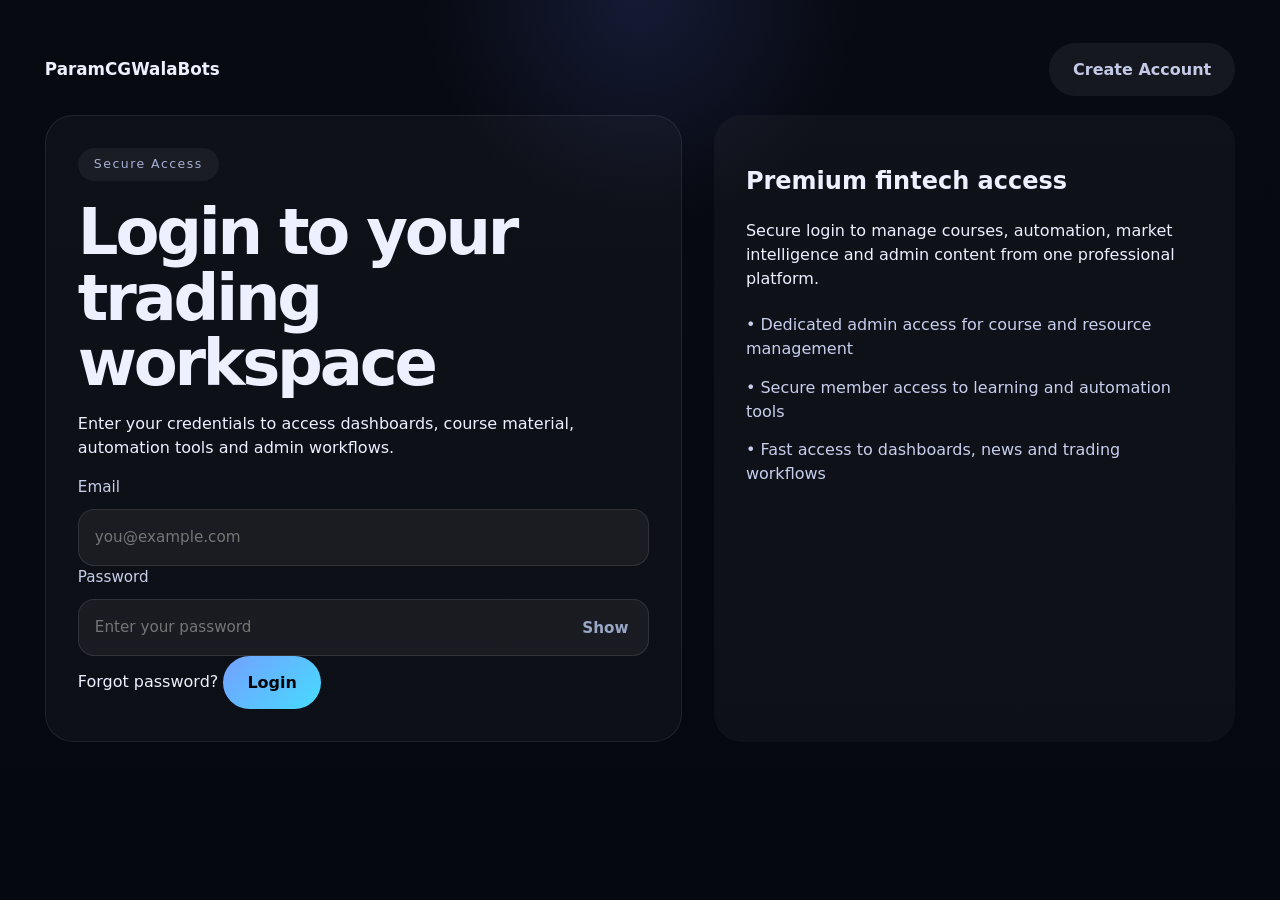
==== admin.html @ cef35fbd "Initial premium fintech website" ====
<!DOCTYPE html>
<html lang="en">
<head>
  <meta charset="UTF-8" />
  <meta name="viewport" content="width=device-width, initial-scale=1.0" />
  <title>Admin Dashboard | ParamCGWalaBots</title>
  <meta name="description" content="Admin dashboard for ParamCGWalaBots to manage courses, resources, bots, AI services, news, and homepage content." />
  <meta property="og:title" content="Admin Dashboard | ParamCGWalaBots" />
  <meta property="og:description" content="Admin dashboard for ParamCGWalaBots to manage courses, resources, bots, AI services, news, and homepage content." />
  <link rel="stylesheet" href="styles.css" />
</head>
<body>
  <div class="dashboard-shell">
    <aside class="dashboard-sidebar">
      <div class="brand">
        <div class="brand-mark">P</div>
        <div>
          <strong>ParamCGWalaBots</strong>
          <span>Admin panel</span>
        </div>
      </div>
      <nav class="dashboard-nav">
        <a href="index.html">Home</a>
        <a class="active" href="admin.html">Dashboard</a>
        <a href="#homepage">Homepage</a>
        <a href="#courses">Courses</a>
        <a href="#resources">Resources</a>
        <a href="#ai-services">AI Services</a>
        <a href="#bots">Trading Bots</a>
        <a href="#news">News</a>
        <a href="#pdfs">PDFs & Media</a>
        <a href="#footer">Footer</a>
      </nav>
      <div class="sidebar-footer">
        <button id="logout-button" class="button button-soft">Logout</button>
      </div>
    </aside>
    <main class="dashboard-main">
      <header class="dashboard-header">
        <div>
          <p class="eyebrow">Admin Dashboard</p>
          <h1>Manage platform content and operational assets</h1>
        </div>
      </header>

      <section class="dashboard-cards" id="analytics">
        <article class="metric-card">
          <span>Total Members</span>
          <strong id="metric-members">1,280</strong>
          <p>Active users enrolled in courses and automation services.</p>
        </article>
        <article class="metric-card">
          <span>Monthly Revenue</span>
          <strong id="metric-revenue">$42,900</strong>
          <p>Subscription and consulting revenue tracked in the platform.</p>
        </article>
        <article class="metric-card">
          <span>Active Bots</span>
          <strong id="metric-bots">18</strong>
          <p>Deployed trading bots executing live strategies across assets.</p>
        </article>
        <article class="metric-card">
          <span>News Alerts</span>
          <strong id="metric-news">32</strong>
          <p>Real-time market events and intelligence updates published today.</p>
        </article>
      </section>

      <section class="dashboard-block" id="manage-content">
        <div class="section-panel inline-panel">
          <div>
            <p class="eyebrow">Manage Content</p>
            <h2>Publish courses, PDFs, articles, news, resources, bots and AI automation assets</h2>
            <p class="dashboard-intro">Add content once and it will persist in localStorage and appear on public pages after refresh.</p>
          </div>
          <button id="open-content-modal" type="button" class="button button-primary">ADD NEW CONTENT</button>
        </div>
        <div class="table-card">
          <table>
            <thead>
              <tr><th>Title</th><th>Category</th><th>Media</th><th>Actions</th></tr>
            </thead>
            <tbody id="content-item-list"></tbody>
          </table>
        </div>
      </section>

      <section class="dashboard-block" id="homepage">
        <div class="section-panel inline-panel">
          <div>
            <p class="eyebrow">Homepage Content</p>
            <h2>Update headline, CTAs and homepage messaging</h2>
          </div>
          <button id="save-homepage" type="button" class="button button-primary">Save Homepage</button>
        </div>
        <div class="content-grid">
          <div class="admin-card">
            <h3>Hero Content</h3>
            <label>Headline<input id="homepage-headline" type="text" /></label>
            <label>Subheadline<textarea id="homepage-subheadline" rows="4"></textarea></label>
            <label>Primary CTA<input id="homepage-cta-primary" type="text" /></label>
            <label>Secondary CTA<input id="homepage-cta-secondary" type="text" /></label>
          </div>
          <div class="admin-card">
            <h3>Contact Content</h3>
            <label>Email<input id="footer-email" type="email" /></label>
            <label>Phone<input id="footer-phone" type="text" /></label>
            <label>Address<textarea id="footer-address" rows="3"></textarea></label>
          </div>
        </div>
      </section>

      <section class="dashboard-block" id="courses">
        <div class="section-panel inline-panel">
          <div>
            <p class="eyebrow">Course Management</p>
            <h2>Add, edit and delete course content</h2>
          </div>
          <button id="add-course-button" type="button" class="button button-soft">New Course</button>
        </div>
        <div class="table-card">
          <table>
            <thead>
              <tr><th>Course</th><th>Description</th><th>Actions</th></tr>
            </thead>
            <tbody id="course-list"></tbody>
          </table>
        </div>
      </section>

      <section class="dashboard-block" id="resources">
        <div class="section-panel inline-panel">
          <div>
            <p class="eyebrow">Resource Management</p>
            <h2>Manage links, library items and external tools</h2>
          </div>
          <button id="add-resource-button" type="button" class="button button-primary">New Resource</button>
        </div>
        <div class="table-card">
          <table>
            <thead>
              <tr><th>Resource</th><th>URL</th><th>Actions</th></tr>
            </thead>
            <tbody id="resource-list"></tbody>
          </table>
        </div>
      </section>

      <section class="dashboard-block" id="ai-services">
        <div class="section-panel inline-panel">
          <div>
            <p class="eyebrow">AI Services</p>
            <h2>Manage the automation services in the platform</h2>
          </div>
          <button id="add-ai-service-button" type="button" class="button button-soft">New AI Service</button>
        </div>
        <div class="table-card">
          <table>
            <thead>
              <tr><th>Service</th><th>Description</th><th>Actions</th></tr>
            </thead>
            <tbody id="ai-service-list"></tbody>
          </table>
        </div>
      </section>

      <section class="dashboard-block" id="bots">
        <div class="section-panel inline-panel">
          <div>
            <p class="eyebrow">Trading Bots</p>
            <h2>Manage bot offerings and strategy descriptions</h2>
          </div>
          <button id="add-bot-button" type="button" class="button button-primary">New Bot</button>
        </div>
        <div class="table-card">
          <table>
            <thead>
              <tr><th>Bot</th><th>Strategy</th><th>Actions</th></tr>
            </thead>
            <tbody id="bot-list"></tbody>
          </table>
        </div>
      </section>

      <section class="dashboard-block" id="news">
        <div class="section-panel inline-panel">
          <div>
            <p class="eyebrow">News Management</p>
            <h2>Publish and update market intelligence links</h2>
          </div>
          <button id="add-news-button" type="button" class="button button-soft">New News Item</button>
        </div>
        <div class="table-card">
          <table>
            <thead>
              <tr><th>Headline</th><th>URL</th><th>Actions</th></tr>
            </thead>
            <tbody id="news-list"></tbody>
          </table>
        </div>
      </section>

      <section class="dashboard-block" id="pdfs">
        <div class="section-panel inline-panel">
          <div>
            <p class="eyebrow">PDFs & Media</p>
            <h2>Add downloadable reports and media assets</h2>
          </div>
          <button id="add-media-button" type="button" class="button button-primary">New Media Asset</button>
        </div>
        <div class="table-card">
          <table>
            <thead>
              <tr><th>Title</th><th>Link</th><th>Actions</th></tr>
            </thead>
            <tbody id="media-list"></tbody>
          </table>
        </div>
      </section>
    </main>
  </div>
  <div id="content-modal" class="modal hidden" aria-hidden="true">
    <div class="modal-panel">
      <div class="modal-header">
        <div>
          <p class="eyebrow">Content Editor</p>
          <h2 id="content-modal-title">Add New Content</h2>
        </div>
        <button id="close-content-modal" class="button button-soft" type="button">Close</button>
      </div>
      <form id="content-form" class="modal-grid">
        <div class="modal-row full">
          <label>Title<input id="content-title" type="text" required placeholder="Enter a title" /></label>
        </div>
        <div class="modal-row full">
          <label>Description<textarea id="content-description" rows="4" placeholder="Add a description"></textarea></label>
        </div>
        <div class="modal-row">
          <label>Category<select id="content-category" required>
              <option value="">Select category</option>
              <option value="Course">Course</option>
              <option value="PDF">PDF</option>
              <option value="Article">Article</option>
              <option value="News">News</option>
              <option value="Resource Link">Resource Link</option>
              <option value="Trading Bot">Trading Bot</option>
              <option value="AI Automation Resource">AI Automation Resource</option>
            </select></label>
        </div>
        <div class="modal-row">
          <label>Image URL<input id="content-image" type="url" placeholder="https://example.com/image.jpg" /></label>
        </div>
        <div class="modal-row">
          <label>PDF URL<input id="content-pdf" type="url" placeholder="https://example.com/file.pdf" /></label>
        </div>
        <div class="modal-row full">
          <label>External Link<input id="content-link" type="url" placeholder="https://example.com" /></label>
        </div>
        <p class="editor-help full">Use image URL for card visuals, PDF URL for downloads and External Link for content navigation.</p>
        <div class="modal-footer full">
          <button id="cancel-content" type="button" class="button button-soft">Cancel</button>
          <button type="submit" class="button button-primary">Save Content</button>
        </div>
      </form>
    </div>
  </div>
  <script src="app.js" defer></script>
</body>
</html>
---- styles.css ----
/* Premium dark fintech UI */
:root {
  color-scheme: dark;
  font-family: Inter, ui-sans-serif, system-ui, -apple-system, BlinkMacSystemFont, 'Segoe UI', sans-serif;
  font-size: 16px;
  line-height: 1.5;
  color: #edf0ff;
  background: #06080f;
}
* {
  box-sizing: border-box;
}
html {
  scroll-behavior: smooth;
}
body {
  margin: 0;
  min-height: 100vh;
  background: radial-gradient(circle at top, rgba(102, 120, 255, 0.15), transparent 20%), linear-gradient(180deg, #070a11 0%, #06080f 100%);
}
a {
  color: inherit;
  text-decoration: none;
}
button, input, textarea {
  font: inherit;
}
button { cursor: pointer; }
.site-shell, .auth-shell, .dashboard-shell { max-width: 1440px; margin: 0 auto; }
.topbar {
  display: flex;
  justify-content: space-between;
  align-items: center;
  gap: 1rem;
  padding: 1.4rem 1.8rem;
}
.brand {
  display: flex;
  align-items: center;
  gap: 1rem;
}
.brand-mark {
  width: 50px; height: 50px;
  border-radius: 18px;
  display: grid; place-items: center;
  background: linear-gradient(135deg, #6b79ff 0%, #3ed9ff 100%);
  color: #fff; font-weight: 800;
}
.brand strong { font-size: 1rem; }
.brand span { color: #a5adc6; font-size: 0.9rem; }
.nav-links {
  display: flex;
  flex-wrap: wrap;
  gap: 1rem;
  align-items: center;
}
.nav-links a { color: #d8dff8; transition: color 0.2s ease; }
.nav-links a:hover, .nav-links a.active { color: #fff; }
.button {
  border: none;
  border-radius: 999px;
  padding: 0.9rem 1.5rem;
  font-weight: 700;
  transition: transform 0.2s ease, background 0.2s ease;
}
.button:hover { transform: translateY(-2px); }
.button-primary { background: linear-gradient(135deg,#74a0ff,#47dbff); color: #050607; }
.button-outline { background: rgba(255,255,255,0.05); border: 1px solid rgba(255,255,255,0.12); color: #e8edf8; }
.button-soft { background: rgba(255,255,255,0.06); color: #c3c9e6; }
.hero {
  display: grid;
  grid-template-columns: 1.2fr 0.8fr;
  gap: 2rem;
  align-items: start;
  padding: 2.5rem 1.8rem 1rem;
}
.hero-copy { max-width: 680px; }
.eyebrow {
  display: inline-flex;
  padding: 0.45rem 1rem;
  border-radius: 999px;
  background: rgba(255,255,255,0.05);
  color: #a8b0d4;
  letter-spacing: 0.12em;
  font-size: 0.78rem;
}
.hero h1, .section-heading h2, .auth-card h1, .dashboard-header h1 { margin: 1.2rem 0 1rem; font-size: clamp(2.5rem, 5vw, 4rem); line-height: 1.02; letter-spacing: -0.05em; }
.hero-text, .section-heading p, .feature-card p, .service-card p, .bot-card p, .dashboard-card p, .testimonial-card p, .faq-card p, .footer-meta p { color: #b5bacf; }
.hero-actions { display: flex; flex-wrap: wrap; gap: 1rem; margin: 1.6rem 0 1.2rem; }
.hero-links { display: flex; flex-wrap: wrap; gap: 0.9rem; }
.hero-links a { color: #b0b8e5; }
.hero-panel {
  padding: 1.8rem;
  border-radius: 28px;
  background: rgba(11, 15, 24, 0.9);
  border: 1px solid rgba(255,255,255,0.06);
  backdrop-filter: blur(18px);
}
.panel-head { display: flex; justify-content: space-between; gap: 1rem; align-items: center; }
.panel-label { color: #8b92b5; font-size: 0.88rem; }
.status-pill { background: rgba(83, 183, 255, 0.14); color: #bcd9ff; padding: 0.5rem 0.9rem; border-radius: 999px; font-size: 0.85rem; }
.ticker-grid { display: grid; gap: 0.85rem; margin: 1.4rem 0; }
.ticker-item { display: grid; grid-template-columns: minmax(0,1fr) minmax(0,1fr); align-items: center; gap: 0.5rem; padding: 1rem 1.1rem; border-radius: 18px; background: rgba(255,255,255,0.04); }
.ticker-item span, .ticker-item strong { display: block; }
.positive { color: #6ff5ad; }
.negative { color: #ff8282; }
.market-panel { padding: 1rem 0.5rem; border-top: 1px solid rgba(255,255,255,0.07); }
.metric-row { display: grid; gap: 0.7rem; margin: 0.9rem 0; }
.metric-row span { display: block; color: #9da3c2; }
.metric-row strong { display: block; }
.section-panel { padding: 2.5rem 1.8rem; }
.section-alt { background: rgba(255,255,255,0.03); border-radius: 28px; }
.section-heading { display: flex; flex-direction: column; gap: 0.8rem; margin-bottom: 1.6rem; }
.section-heading h2 { font-size: clamp(2rem, 3vw, 3rem); max-width: 760px; }
.service-grid, .feature-grid, .bot-grid, .testimonial-grid, .faq-grid, .resource-grid, .outcome-grid { display: grid; gap: 1.2rem; grid-template-columns: repeat(auto-fit, minmax(240px, 1fr)); }
.service-card, .feature-card, .bot-card, .testimonial-card, .faq-card, .resource-card, .outcome-card { padding: 1.8rem; border-radius: 26px; background: rgba(255,255,255,0.04); border: 1px solid rgba(255,255,255,0.06); transition: transform 0.25s ease, border-color 0.25s ease; }
.service-card:hover, .feature-card:hover, .bot-card:hover, .testimonial-card:hover, .faq-card:hover, .resource-card:hover, .outcome-card:hover { transform: translateY(-3px); border-color: rgba(84, 194, 255, 0.2); }
.bot-card, .outcome-card { min-height: 220px; }
.testimonial-card p { margin-bottom: 1.25rem; font-size: 0.98rem; line-height: 1.75; }
.testimonial-card strong { color: #fff; font-size: 0.95rem; }
.faq-card h3 { margin-bottom: 0.9rem; }
.contact-section .contact-grid, .contact-panel .contact-grid { display: grid; grid-template-columns: 1.05fr 0.95fr; gap: 1.4rem; }
.contact-details, .contact-form-card, .contact-map { padding: 1.8rem; border-radius: 28px; background: rgba(255,255,255,0.04); border: 1px solid rgba(255,255,255,0.06); }
.contact-meta { display: grid; gap: 0.9rem; margin: 1.4rem 0; }
.contact-meta div { display: grid; gap: 0.25rem; }
.contact-meta strong { color: #8fa0cc; font-size: 0.85rem; }
.contact-meta a, .contact-meta span { color: #d5dbf0; }
.contact-actions { display: flex; flex-wrap: wrap; gap: 1rem; margin-top: 1rem; }
.map-card iframe, .map-frame iframe { width: 100%; min-height: 280px; border: 0; border-radius: 22px; }
.form-grid { display: grid; gap: 1rem; grid-template-columns: repeat(2, minmax(0, 1fr)); }
label { display: grid; gap: 0.65rem; color: #c7cfe8; font-size: 0.95rem; }
input, textarea { width: 100%; border-radius: 16px; border: 1px solid rgba(255,255,255,0.1); background: rgba(255,255,255,0.05); color: #f3f7ff; padding: 1rem; outline: none; }
input:focus, textarea:focus { border-color: rgba(100, 150, 255, 0.8); box-shadow: 0 0 0 4px rgba(74, 139, 255, 0.12); }
.full-width { grid-column: 1 / -1; }
.site-footer { padding: 2rem 1.8rem 3rem; border-top: 1px solid rgba(255,255,255,0.08); }
.footer-actions { display: flex; justify-content: space-between; gap: 1rem; flex-wrap: wrap; }
.footer-links { display: flex; flex-wrap: wrap; gap: 1rem; align-items: center; }
.footer-meta { margin-top: 1.3rem; color: #9299b8; font-size: 0.95rem; }
..footer-links a { color: #cdd2ec; }
.social-icons { display: flex; flex-wrap: wrap; gap: 0.75rem; margin-top: 1rem; }
.social-icons a { display: inline-flex; align-items: center; justify-content: center; width: 44px; height: 44px; border-radius: 50%; background: rgba(255,255,255,0.08); color: #fff; font-size: 0.95rem; border: 1px solid rgba(255,255,255,0.12); transition: transform 0.2s ease, background 0.2s ease; }
.social-icons a:hover { background: rgba(71, 125, 255, 0.16); transform: translateY(-2px); }
.premium-cta { padding: 2.5rem 1.8rem; margin: 1rem 0; border-radius: 28px; background: linear-gradient(180deg, rgba(44, 61, 90, 0.95), rgba(10, 14, 24, 0.95)); border: 1px solid rgba(255,255,255,0.08); }
.premium-cta .cta-card { display: grid; gap: 1rem; align-items: start; }
.premium-cta .button-group { display: flex; flex-wrap: wrap; gap: 1rem; margin-top: 0.8rem; }
.community-section { padding: 2.5rem 1.8rem; }
.community-grid { display: grid; gap: 1.2rem; grid-template-columns: repeat(auto-fit, minmax(240px, 1fr)); }
.community-card { padding: 1.8rem; border-radius: 24px; background: rgba(255,255,255,0.04); border: 1px solid rgba(255,255,255,0.06); }
.compact-footer .footer-actions { gap: 0.8rem; padding-bottom: 1rem; }
.float-contact { position: fixed; right: 1rem; bottom: 1rem; display: grid; gap: 0.7rem; z-index: 30; }
.float-contact a { display: inline-flex; align-items: center; justify-content: center; min-width: 120px; padding: 0.85rem 1rem; border-radius: 999px; background: rgba(8,11,18,0.95); border: 1px solid rgba(255,255,255,0.08); color: #e1e6ff; }
.auth-shell { min-height: 100vh; display: flex; flex-direction: column; padding: 1.5rem 1rem 3rem; }
.auth-header, .dashboard-header { display: flex; justify-content: space-between; align-items: center; padding: 1.2rem 1.8rem; }
.auth-header .brand-inline, .brand-inline { font-weight: 800; font-size: 1.05rem; }
.auth-panel { display: grid; grid-template-columns: 1.1fr 0.9fr; gap: 2rem; padding: 0 1.8rem 3rem; }
.auth-card, .auth-info, .dashboard-sidebar, .dashboard-main, .section-panel { background: rgba(255,255,255,0.03); }
.auth-card { padding: 2rem; border-radius: 28px; border: 1px solid rgba(255,255,255,0.08); }
.auth-info { padding: 2rem; border-radius: 28px; }
.auth-info h2 { margin-top: 1rem; }
.auth-feature-list { display: grid; gap: 0.9rem; margin-top: 1.4rem; color: #c7cfed; }
.password-input { position: relative; }
.toggle-password { position: absolute; top: 50%; right: 0.9rem; transform: translateY(-50%); background: transparent; border: none; color: #99a6c6; font-weight: 700; }
.dashboard-shell { display: grid; grid-template-columns: 280px 1fr; min-height: 100vh; }
.dashboard-sidebar { padding: 2rem 1.4rem; border-right: 1px solid rgba(255,255,255,0.08); }
.dashboard-nav { display: grid; gap: 0.8rem; margin-top: 2rem; }
.dashboard-nav a { display: block; padding: 1rem 1.1rem; border-radius: 16px; color: #c5c9e2; transition: 0.2s ease; }
.dashboard-nav a:hover, .dashboard-nav a.active { background: rgba(74, 139, 255, 0.12); color: #fff; transform: translateX(2px); }
.sidebar-footer { margin-top: auto; }
.dashboard-main { padding: 2rem 2.2rem; }
.dashboard-cards { display: grid; gap: 1rem; grid-template-columns: repeat(auto-fit, minmax(220px, 1fr)); }
.metric-card { padding: 1.6rem; border-radius: 24px; border: 1px solid rgba(255,255,255,0.08); }
.metric-card span, .metric-card p { color: #a7aecd; }
.metric-card strong { display: block; margin: 0.9rem 0; font-size: 2rem; }
.dashboard-block { margin-top: 2rem; }
.inline-panel { display: flex; justify-content: space-between; align-items: center; gap: 1rem; margin-bottom: 1rem; }
.table-card { overflow-x: auto; border-radius: 24px; border: 1px solid rgba(255,255,255,0.08); }
table { width: 100%; border-collapse: collapse; }
th, td { padding: 1rem 1.2rem; text-align: left; }
thead th { color: #b4bad0; border-bottom: 1px solid rgba(255,255,255,0.08); }
tbody tr:hover { background: rgba(255,255,255,0.04); }
.admin-card { border-radius: 24px; padding: 1.6rem; }
.modal {
  position: fixed;
  inset: 0;
  display: flex;
  align-items: center;
  justify-content: center;
  padding: 1.25rem;
  background: rgba(3, 7, 18, 0.88);
  z-index: 50;
}
.hidden {
  display: none !important;
}
.modal.hidden {
  display: none;
}
.modal-panel {
  width: min(100%, 960px);
  max-height: min(100%, 900px);
  overflow: auto;
  border-radius: 28px;
  padding: 1.75rem;
  background: rgba(8, 12, 22, 0.98);
  border: 1px solid rgba(255, 255, 255, 0.08);
  box-shadow: 0 32px 80px rgba(0, 0, 0, 0.35);
}
.modal-header {
  display: flex;
  justify-content: space-between;
  align-items: flex-start;
  gap: 1rem;
  margin-bottom: 1.25rem;
}
.modal-header h2 {
  margin: 0;
  font-size: 1.5rem;
}
.modal-grid {
  display: grid;
  gap: 1rem;
  grid-template-columns: repeat(2, minmax(0, 1fr));
}
.modal-row {
  display: grid;
  gap: 0.55rem;
}
.modal-row.full {
  grid-column: 1 / -1;
}
.modal-row label {
  display: grid;
  gap: 0.5rem;
  color: #c7cfe8;
  font-size: 0.95rem;
}
.modal-row input,
.modal-row textarea,
.modal-row select {
  width: 100%;
  border-radius: 16px;
  border: 1px solid rgba(255,255,255,0.1);
  background: rgba(255,255,255,0.05);
  color: #f3f7ff;
  padding: 0.95rem 1rem;
}
.modal-footer {
  display: flex;
  justify-content: flex-end;
  gap: 1rem;
  margin-top: 1.25rem;
  flex-wrap: wrap;
}
.editor-help {
  color: #b5bacf;
  margin-top: 0.75rem;
}
.dashboard-intro {
  color: #b2baea;
  max-width: 760px;
  margin-top: 0.6rem;
}
textarea { resize: vertical; }
@media (max-width: 1100px) {
  .hero, .contact-panel .contact-grid, .dashboard-shell, .auth-panel, .dashboard-grid { grid-template-columns: 1fr; }
  .dashboard-sidebar { position: relative; min-height: auto; border-right: none; }
}
@media (max-width: 860px) {
  .topbar, .auth-header, .dashboard-header, .site-shell, .auth-panel, .dashboard-main { padding-left: 1rem; padding-right: 1rem; }
  .hero h1 { font-size: 2.7rem; }
  .hero-panel, .auth-card, .auth-info, .dashboard-main { padding: 1.4rem; }
  .hero-actions, .hero-links { flex-direction: column; }
  .nav-links { justify-content: flex-start; }
}
@media (max-width: 620px) {
  .topbar, .auth-header, .dashboard-header { flex-direction: column; align-items: stretch; }
  .nav-links, .footer-actions, .form-grid { grid-template-columns: 1fr; }
  .button, .toggle-password, .float-contact a { width: 100%; }
  .float-contact { left: 0.75rem; right: 0.75rem; }
  .map-card iframe { min-height: 240px; }
  .footer-links { justify-content: flex-start; }
}
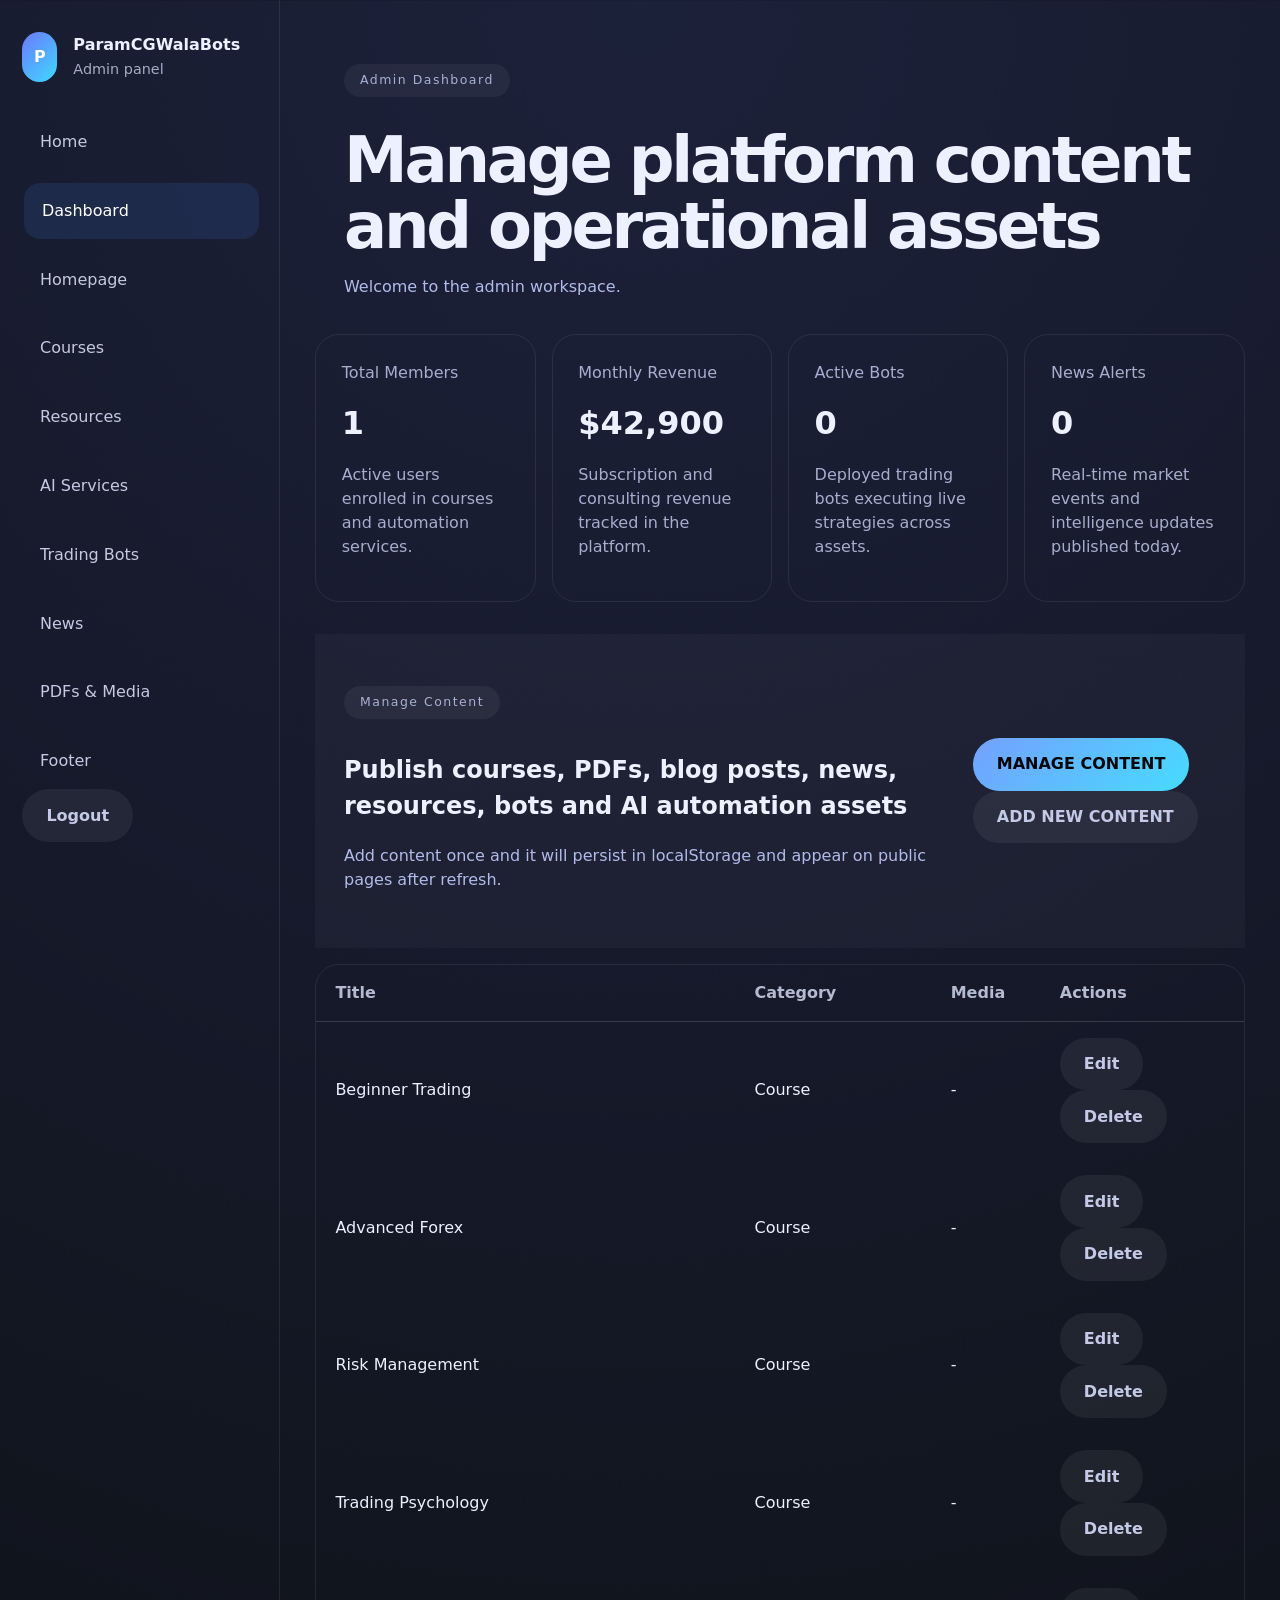
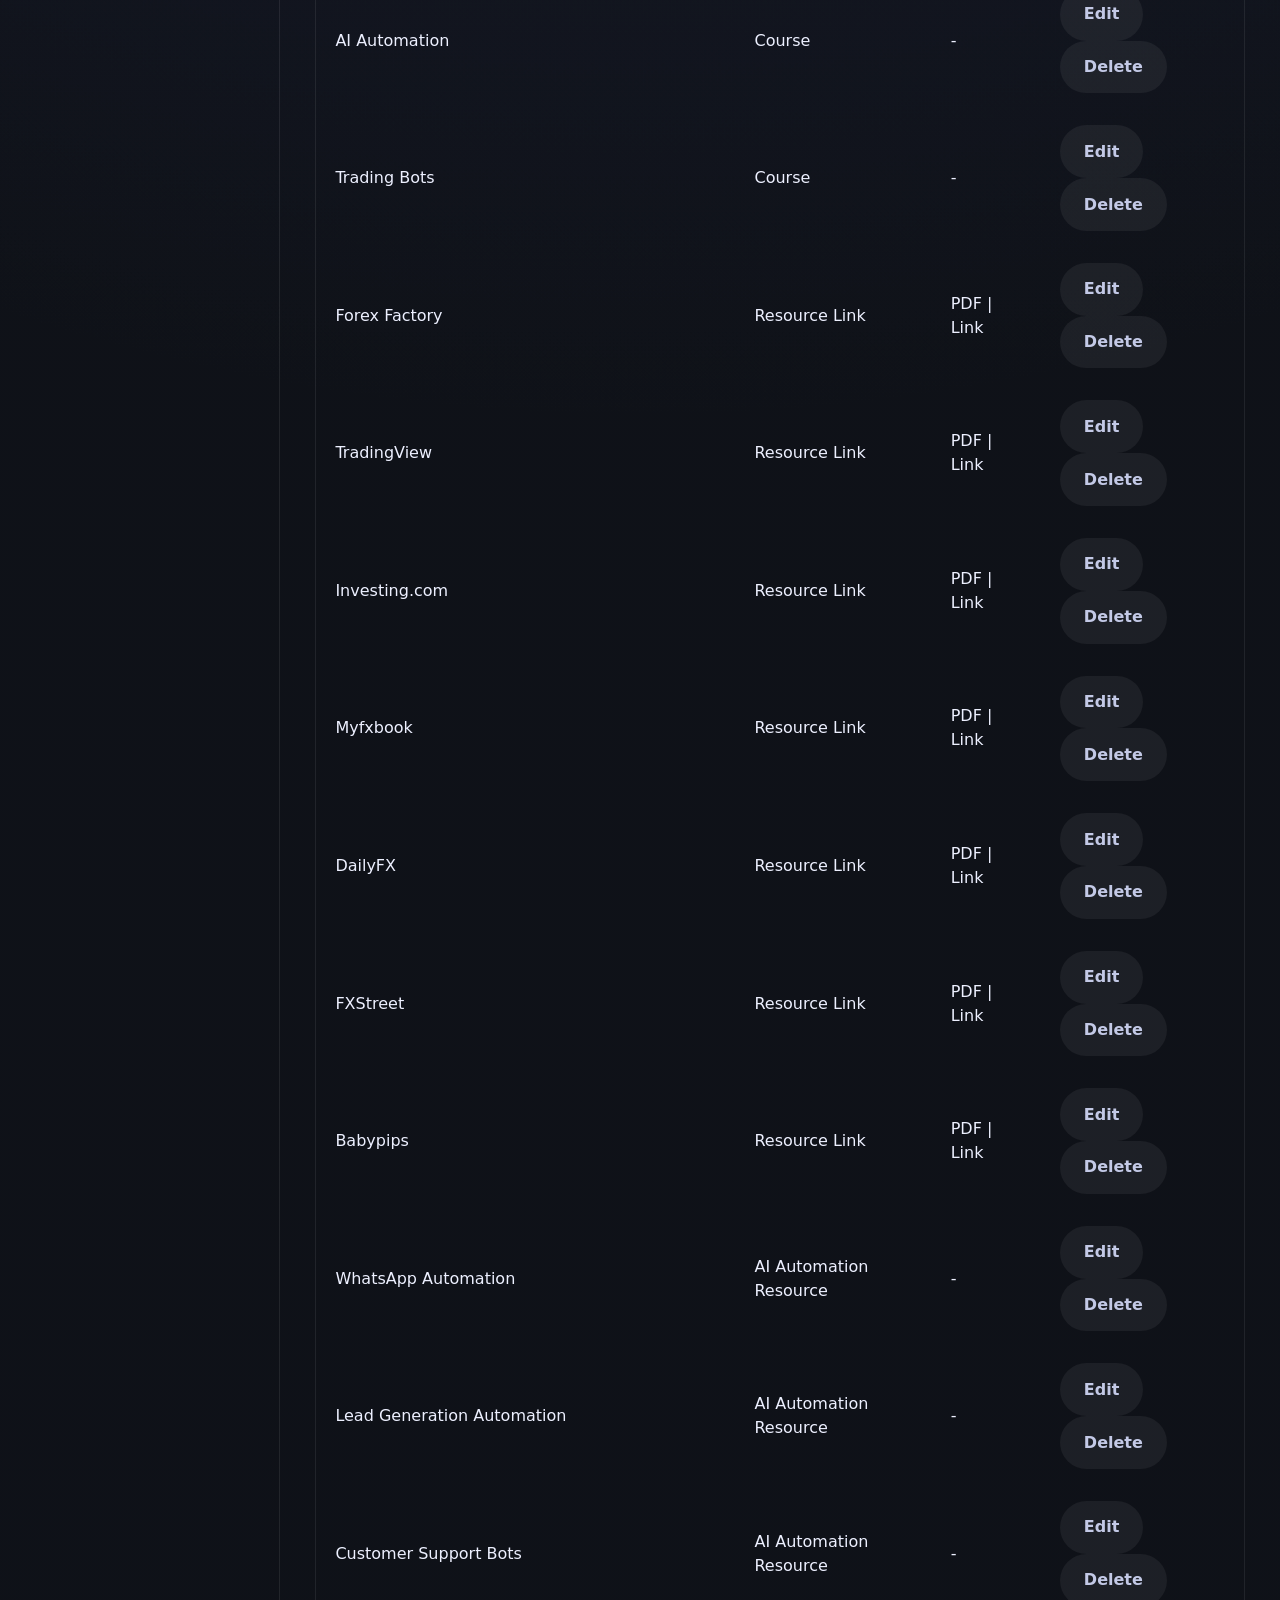
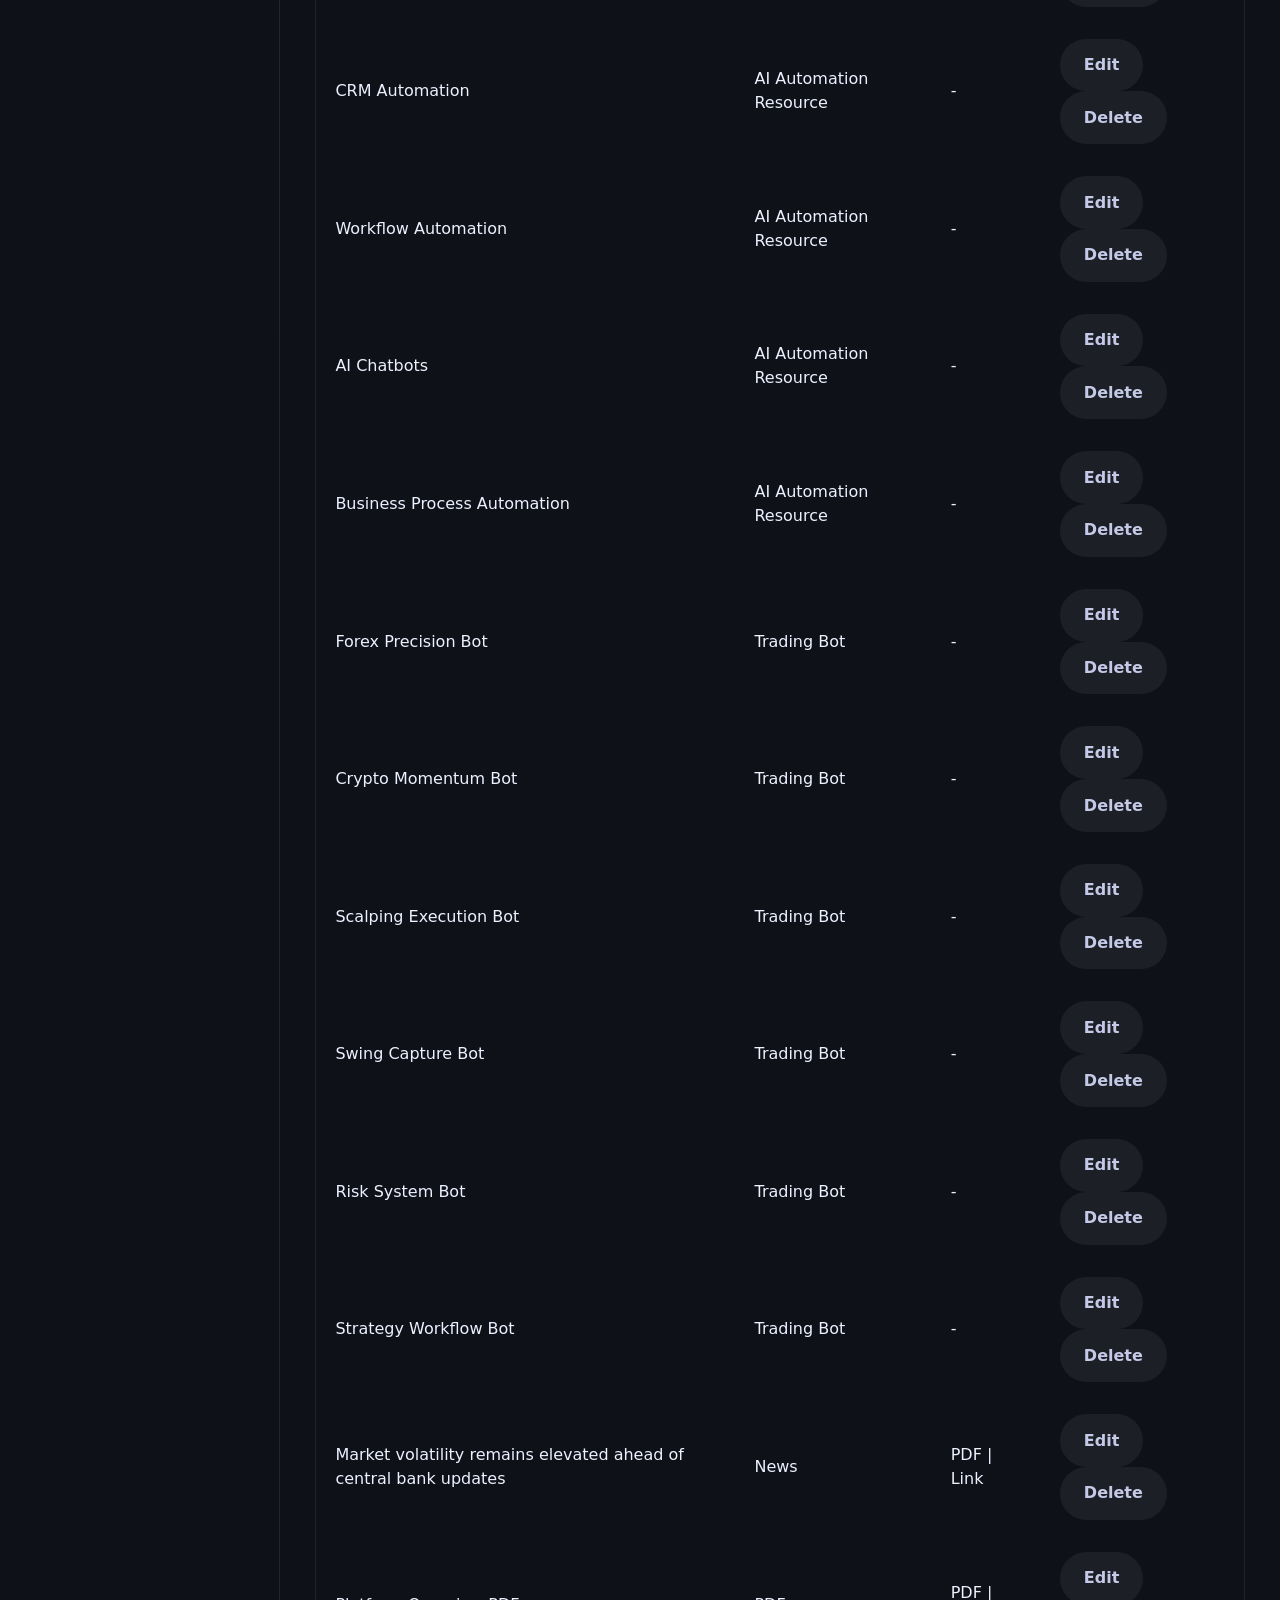
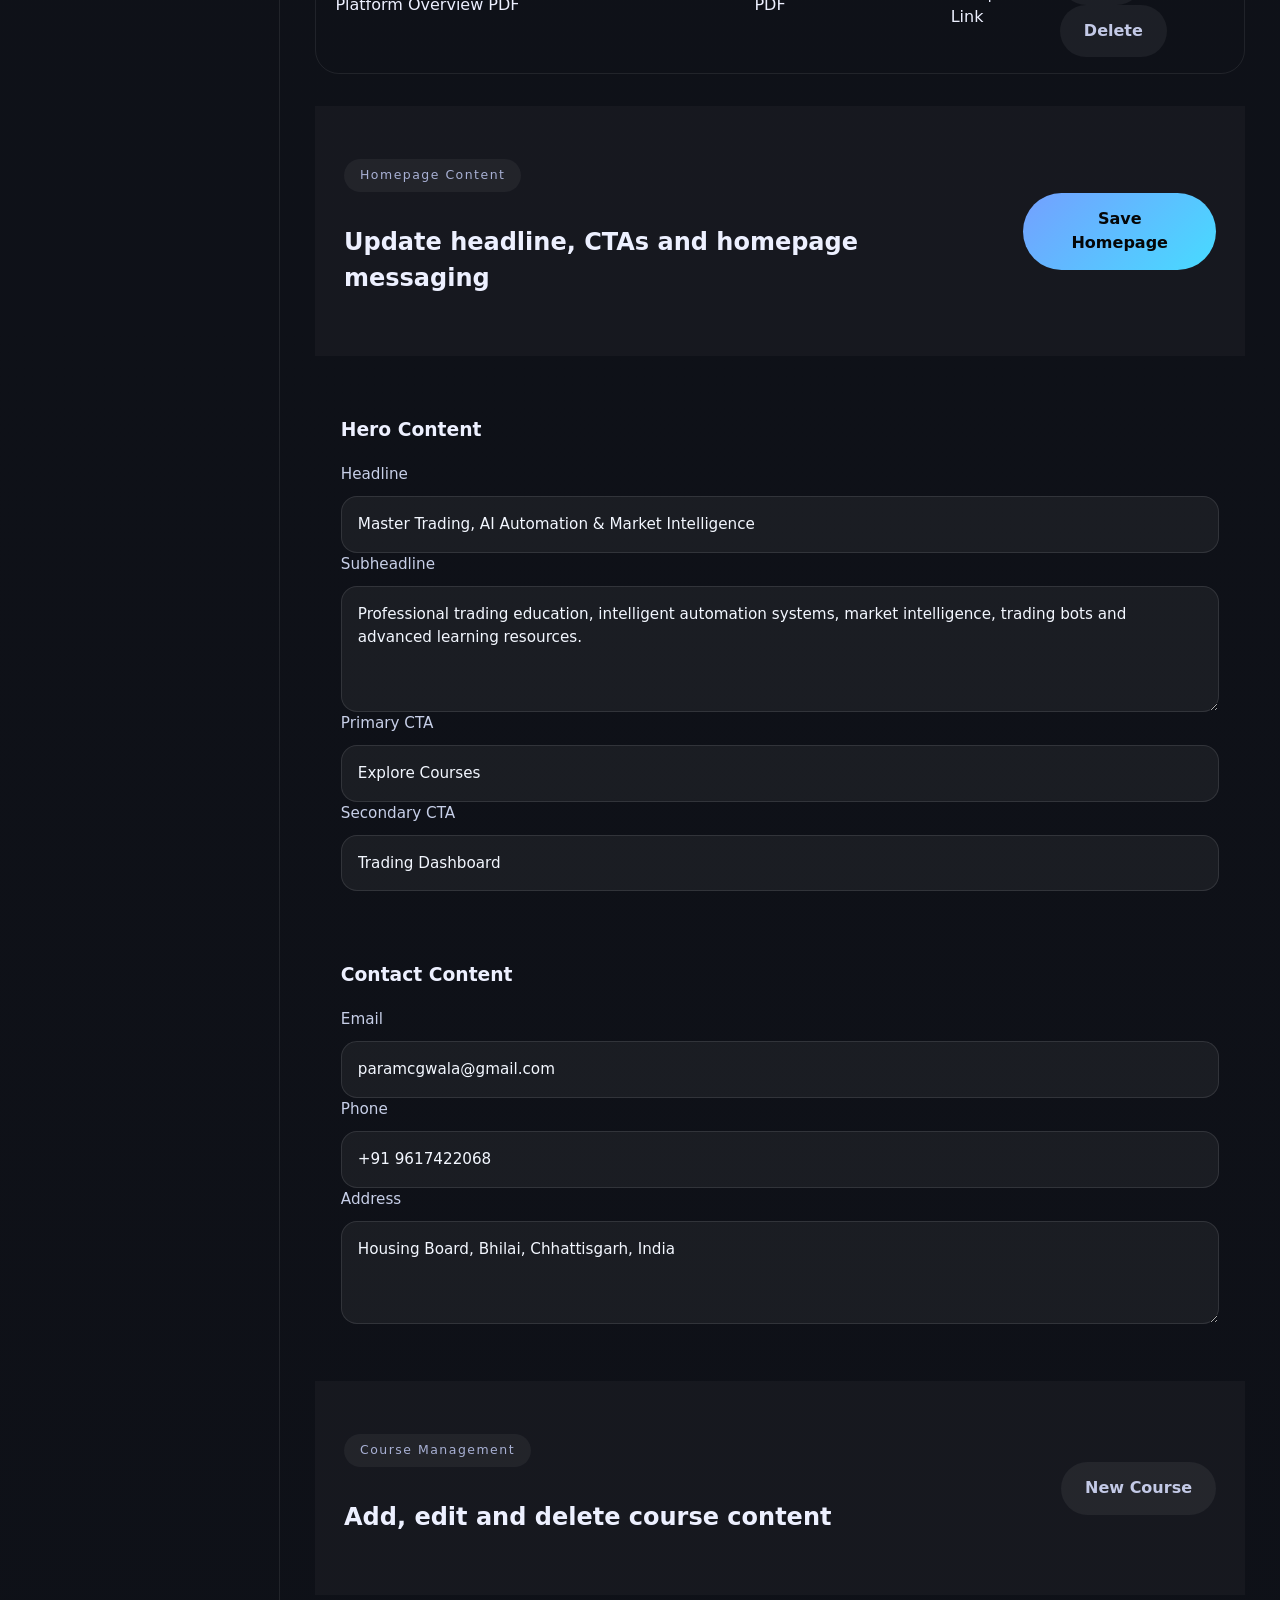
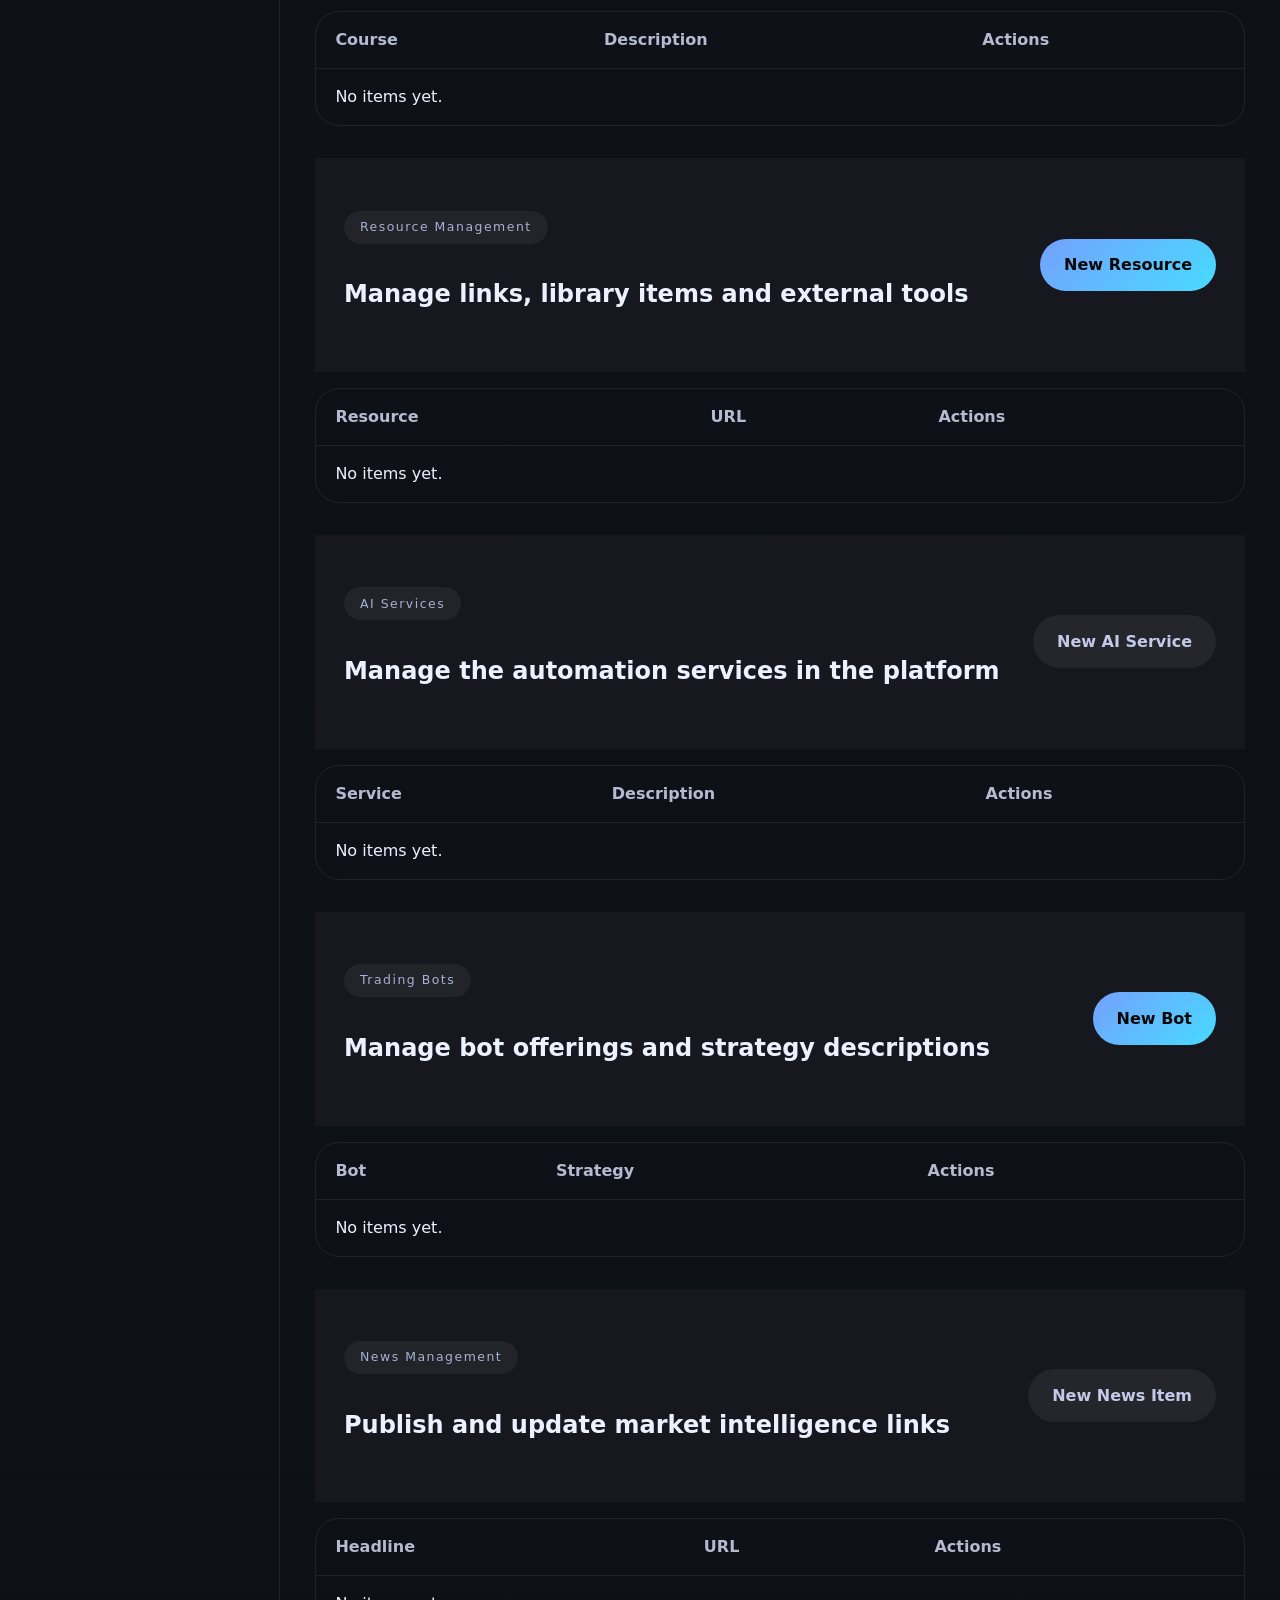
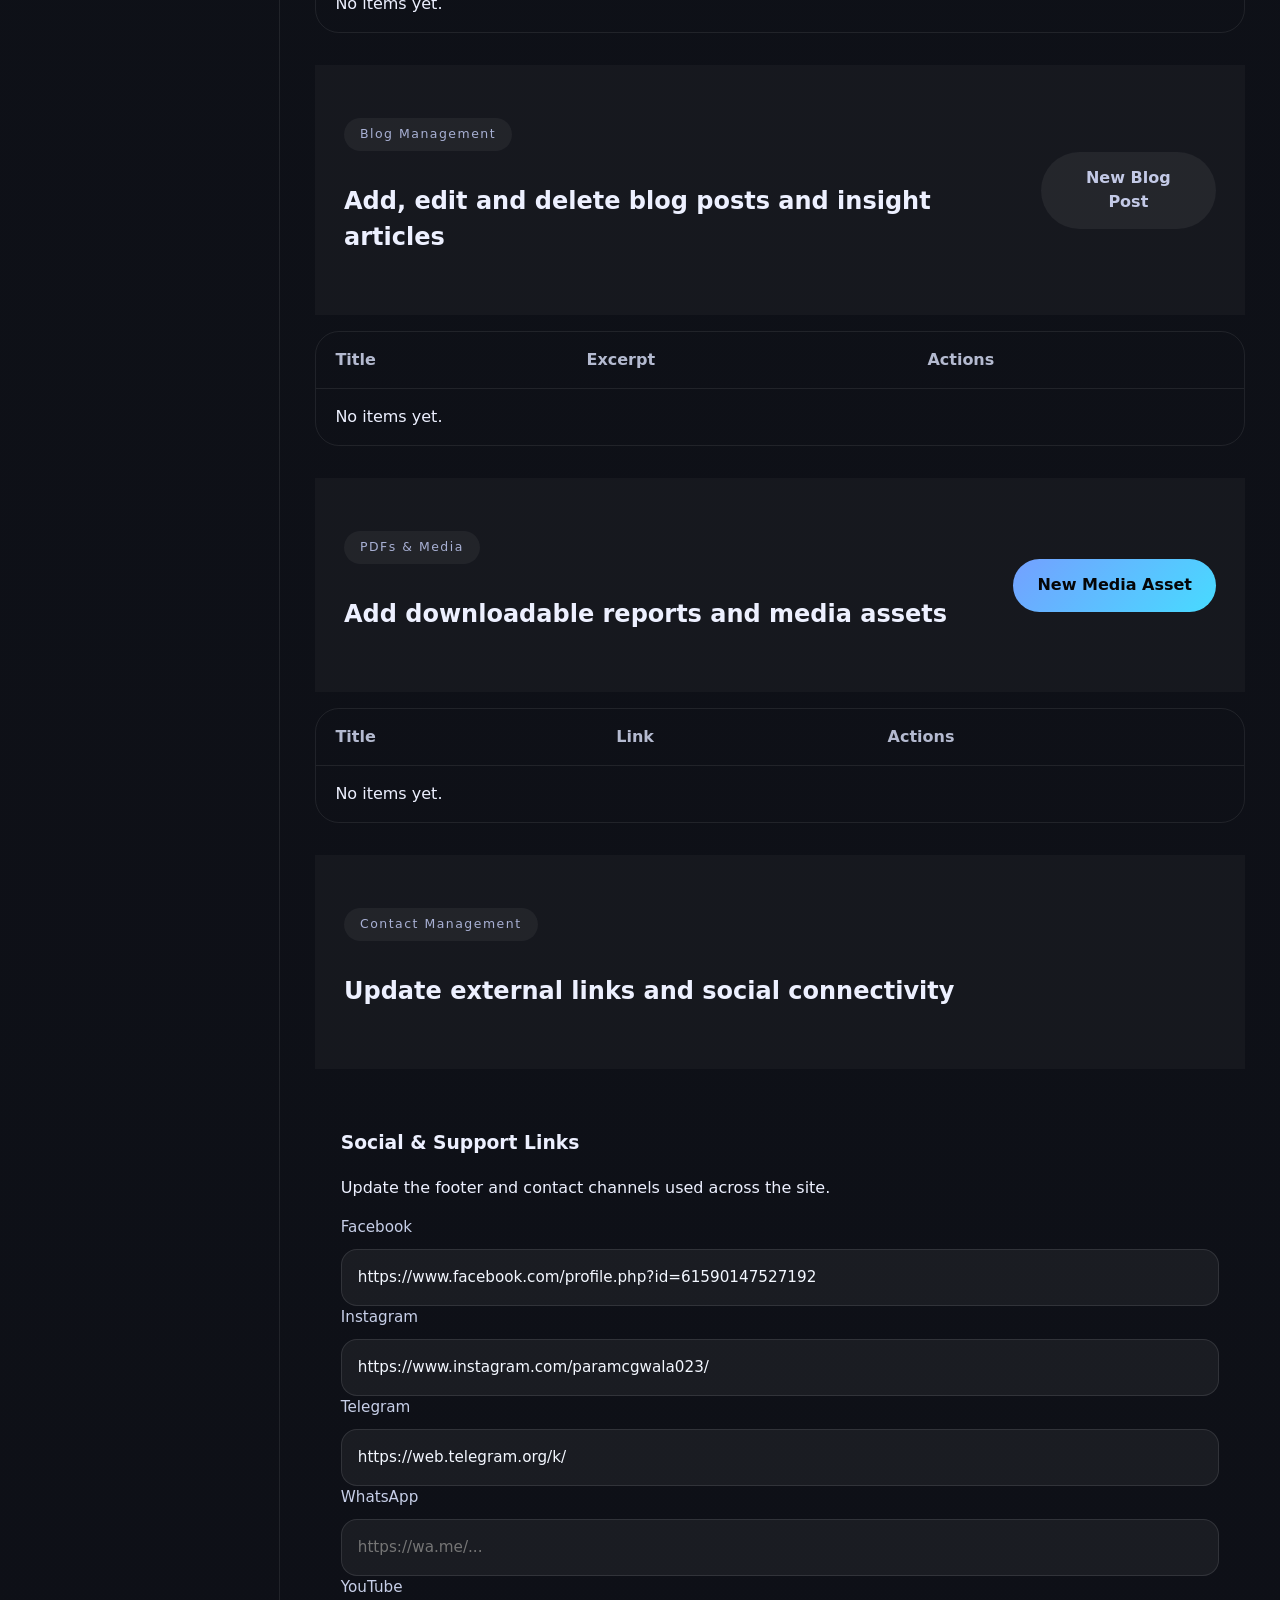
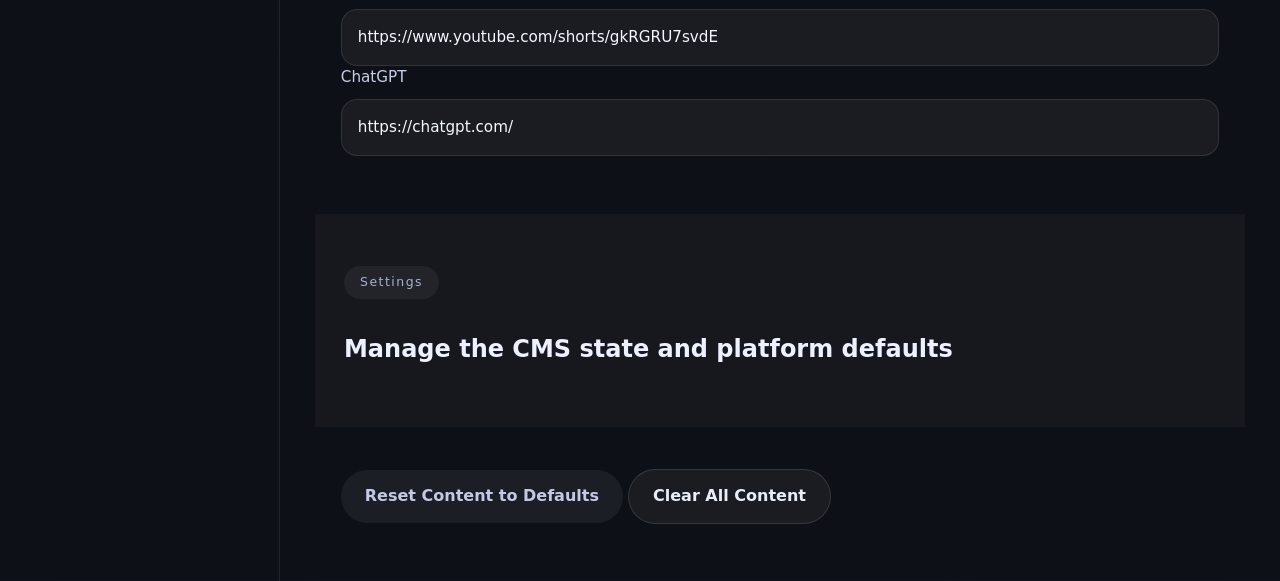
==== commit c83f2c5c: "Updated website content and design" ====
--- a/admin.html
+++ b/admin.html
@@ -40,6 +40,7 @@
         <div>
           <p class="eyebrow">Admin Dashboard</p>
           <h1>Manage platform content and operational assets</h1>
+          <p id="admin-welcome" class="dashboard-intro">Welcome to the admin workspace.</p>
         </div>
       </header>
 
@@ -70,10 +71,25 @@
         <div class="section-panel inline-panel">
           <div>
             <p class="eyebrow">Manage Content</p>
-            <h2>Publish courses, PDFs, articles, news, resources, bots and AI automation assets</h2>
+            <h2>Publish courses, PDFs, blog posts, news, resources, bots and AI automation assets</h2>
             <p class="dashboard-intro">Add content once and it will persist in localStorage and appear on public pages after refresh.</p>
           </div>
-          <button id="open-content-modal" type="button" class="button button-primary">ADD NEW CONTENT</button>
+          <div class="manage-actions">
+            <button id="manage-content-button" type="button" class="button button-primary">MANAGE CONTENT</button>
+            <button id="open-content-modal" type="button" class="button button-soft">ADD NEW CONTENT</button>
+          </div>
+        </div>
+        <div id="admin-category-actions" class="category-actions hidden">
+          <button type="button" data-target="#courses">Courses</button>
+          <button type="button" data-target="#pdfs">PDFs</button>
+          <button type="button" data-target="#news">News</button>
+          <button type="button" data-target="#resources">Resources</button>
+          <button type="button" data-target="#ai-services">AI Automation</button>
+          <button type="button" data-target="#bots">Trading Bots</button>
+          <button type="button" data-target="#blog">Blog</button>
+          <button type="button" data-target="#homepage">Homepage</button>
+          <button type="button" data-target="#contact">Contact</button>
+          <button type="button" data-target="#settings">Settings</button>
         </div>
         <div class="table-card">
           <table>
@@ -200,6 +216,24 @@
         </div>
       </section>
 
+      <section class="dashboard-block" id="blog">
+        <div class="section-panel inline-panel">
+          <div>
+            <p class="eyebrow">Blog Management</p>
+            <h2>Add, edit and delete blog posts and insight articles</h2>
+          </div>
+          <button id="add-blog-button" type="button" class="button button-soft">New Blog Post</button>
+        </div>
+        <div class="table-card">
+          <table>
+            <thead>
+              <tr><th>Title</th><th>Excerpt</th><th>Actions</th></tr>
+            </thead>
+            <tbody id="blog-list"></tbody>
+          </table>
+        </div>
+      </section>
+
       <section class="dashboard-block" id="pdfs">
         <div class="section-panel inline-panel">
           <div>
@@ -215,6 +249,40 @@
             </thead>
             <tbody id="media-list"></tbody>
           </table>
+        </div>
+      </section>
+
+      <section class="dashboard-block" id="contact">
+        <div class="section-panel inline-panel">
+          <div>
+            <p class="eyebrow">Contact Management</p>
+            <h2>Update external links and social connectivity</h2>
+          </div>
+        </div>
+        <div class="content-grid">
+          <div class="admin-card">
+            <h3>Social & Support Links</h3>
+            <p>Update the footer and contact channels used across the site.</p>
+            <label>Facebook<input id="social-facebook" type="url" placeholder="https://facebook.com/..." /></label>
+            <label>Instagram<input id="social-instagram" type="url" placeholder="https://instagram.com/..." /></label>
+            <label>Telegram<input id="social-telegram" type="url" placeholder="https://telegram.org/..." /></label>
+            <label>WhatsApp<input id="social-whatsapp" type="url" placeholder="https://wa.me/..." /></label>
+            <label>YouTube<input id="social-youtube" type="url" placeholder="https://youtube.com/..." /></label>
+            <label>ChatGPT<input id="social-chatgpt" type="url" placeholder="https://chatgpt.com" /></label>
+          </div>
+        </div>
+      </section>
+
+      <section class="dashboard-block" id="settings">
+        <div class="section-panel inline-panel">
+          <div>
+            <p class="eyebrow">Settings</p>
+            <h2>Manage the CMS state and platform defaults</h2>
+          </div>
+        </div>
+        <div class="admin-card">
+          <button id="reset-content" type="button" class="button button-soft">Reset Content to Defaults</button>
+          <button id="clear-content" type="button" class="button button-outline">Clear All Content</button>
         </div>
       </section>
     </main>
@@ -240,11 +308,14 @@
               <option value="">Select category</option>
               <option value="Course">Course</option>
               <option value="PDF">PDF</option>
-              <option value="Article">Article</option>
+              <option value="Blog">Blog</option>
               <option value="News">News</option>
               <option value="Resource Link">Resource Link</option>
               <option value="Trading Bot">Trading Bot</option>
               <option value="AI Automation Resource">AI Automation Resource</option>
+              <option value="Image">Image</option>
+              <option value="Video">Video</option>
+              <option value="Download">Download</option>
             </select></label>
         </div>
         <div class="modal-row">
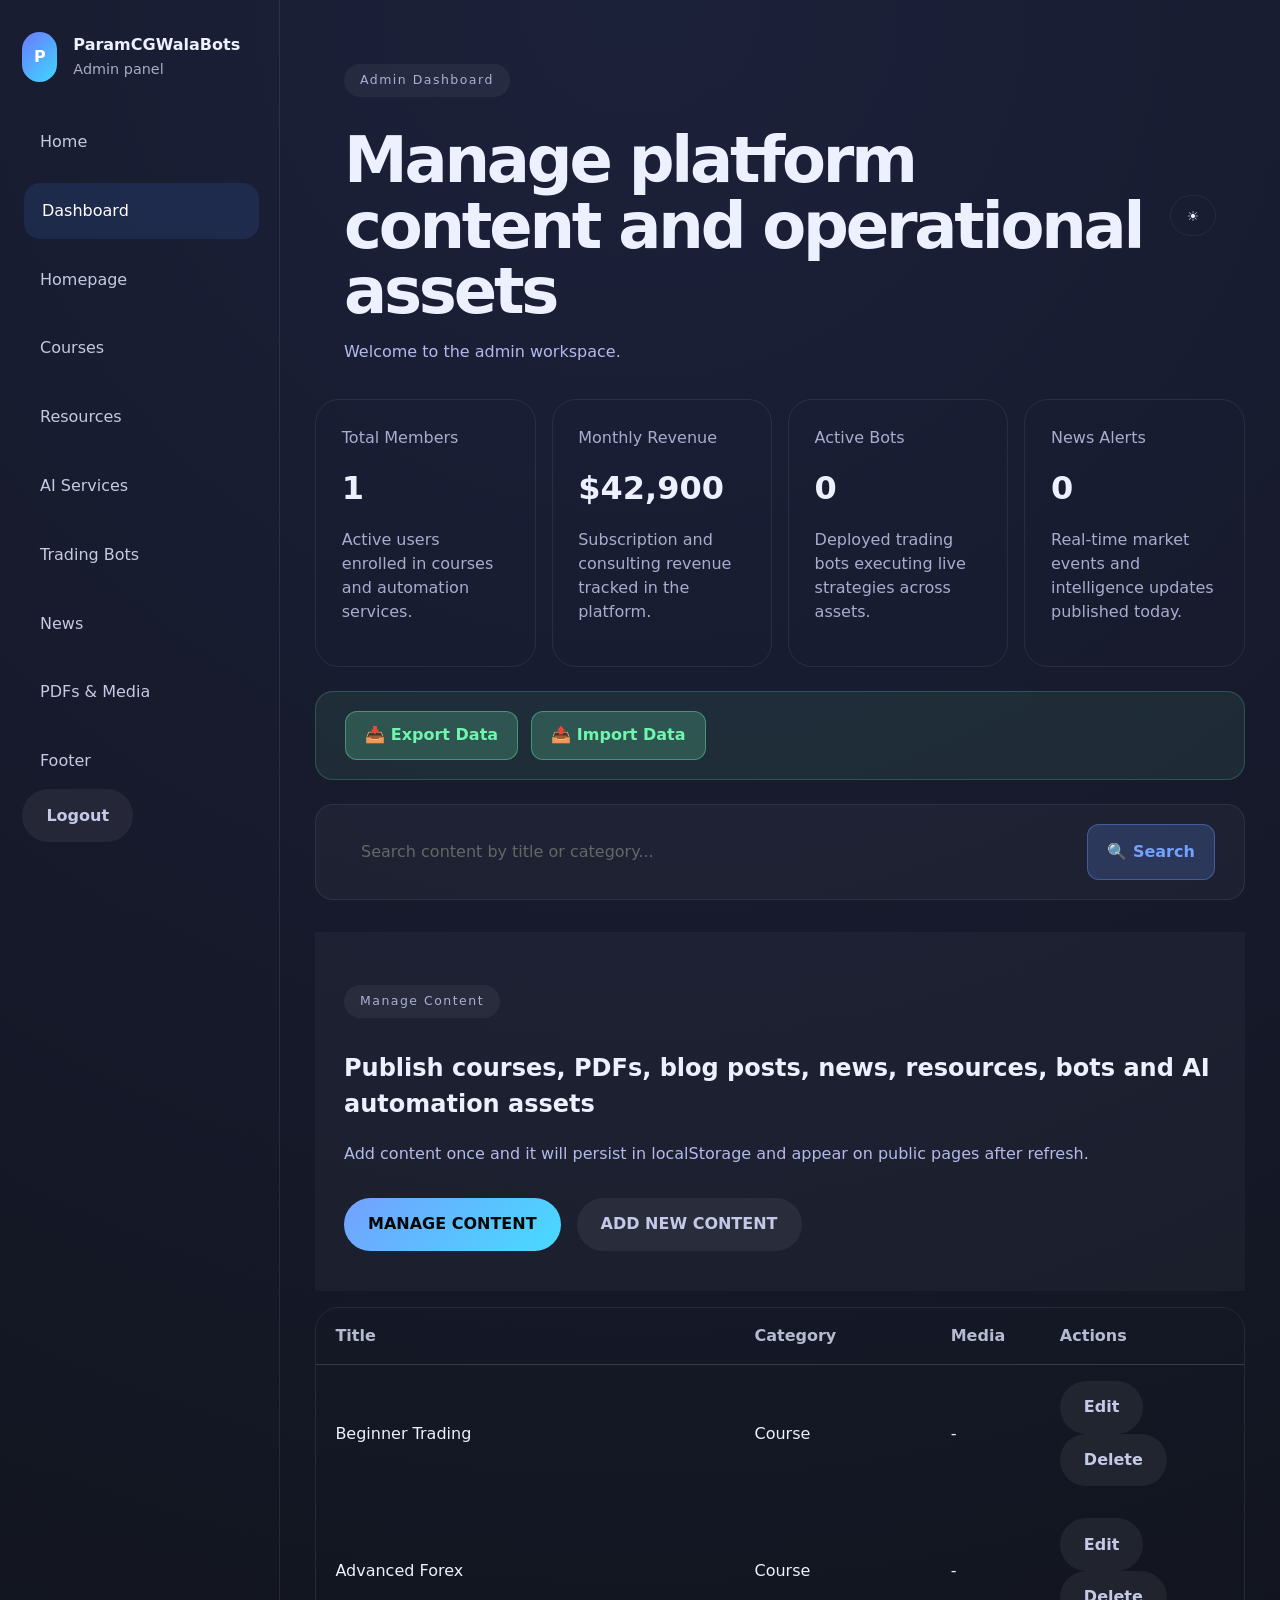
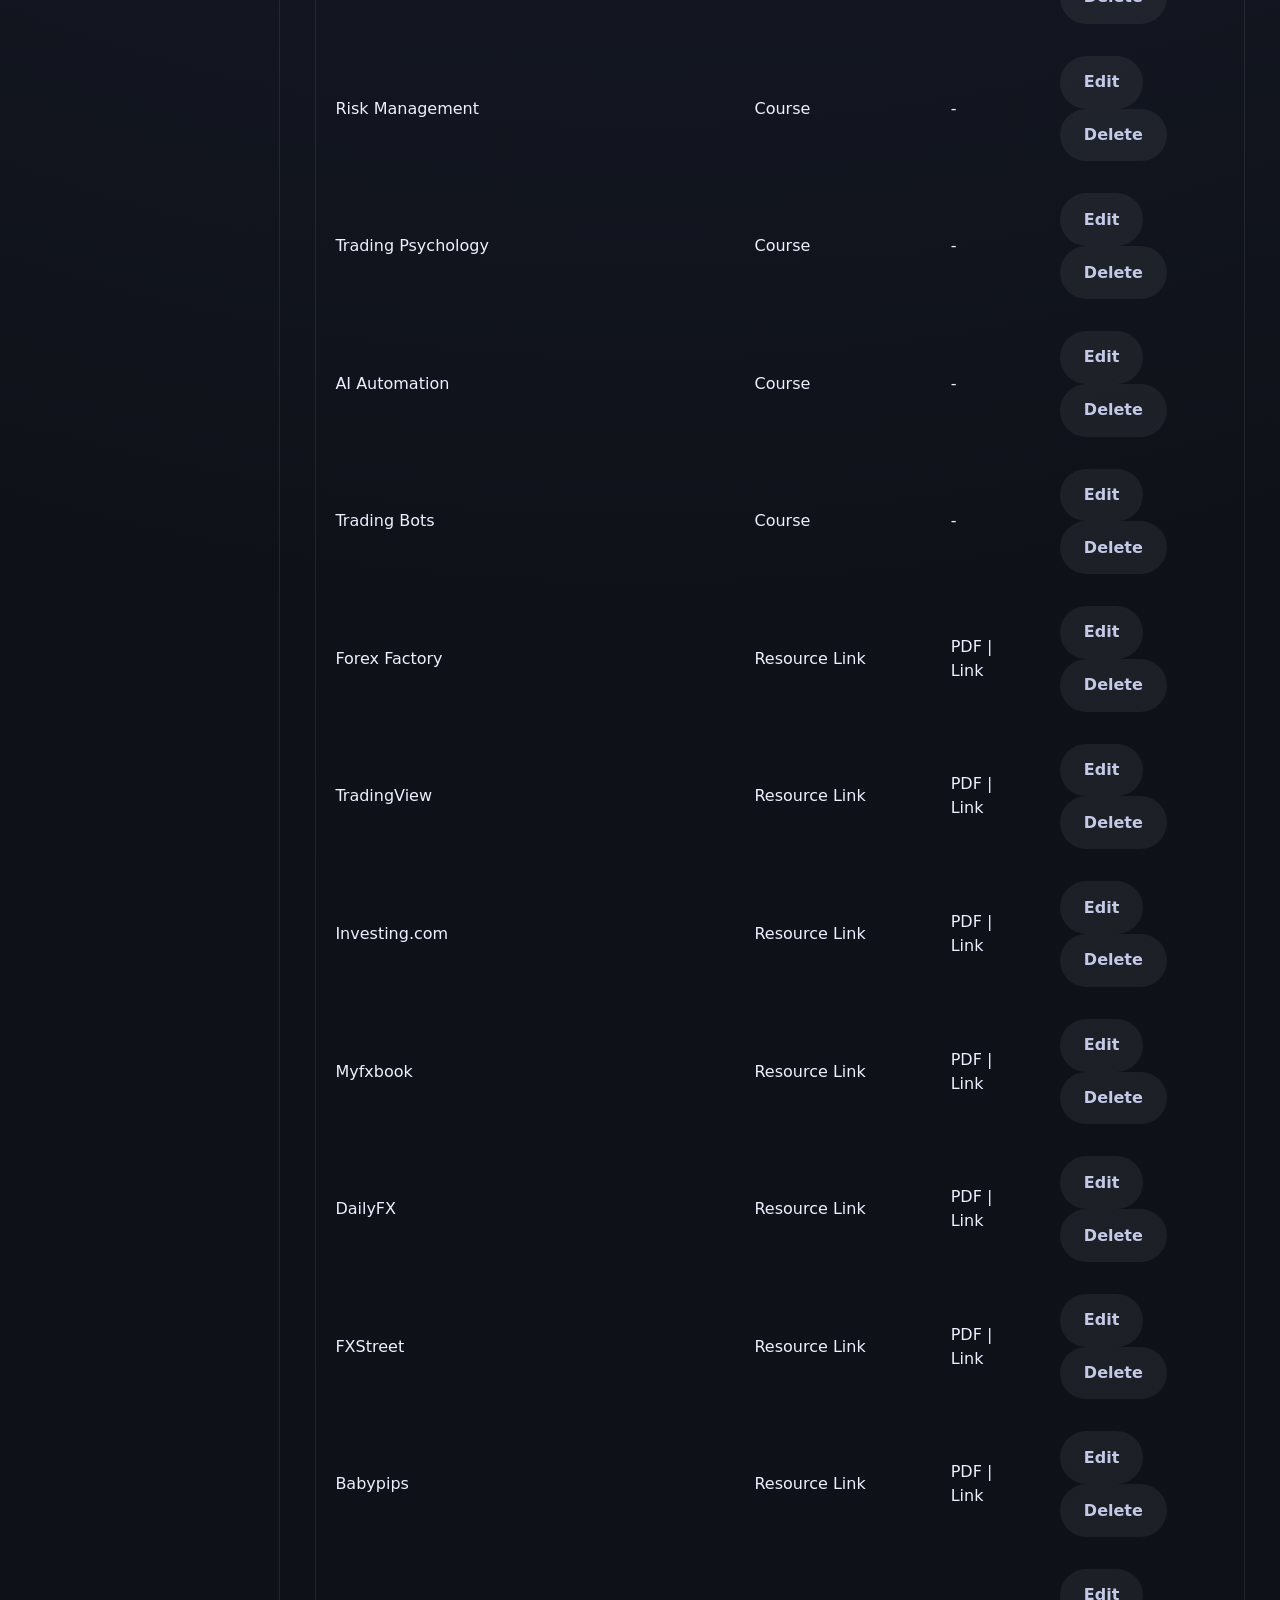
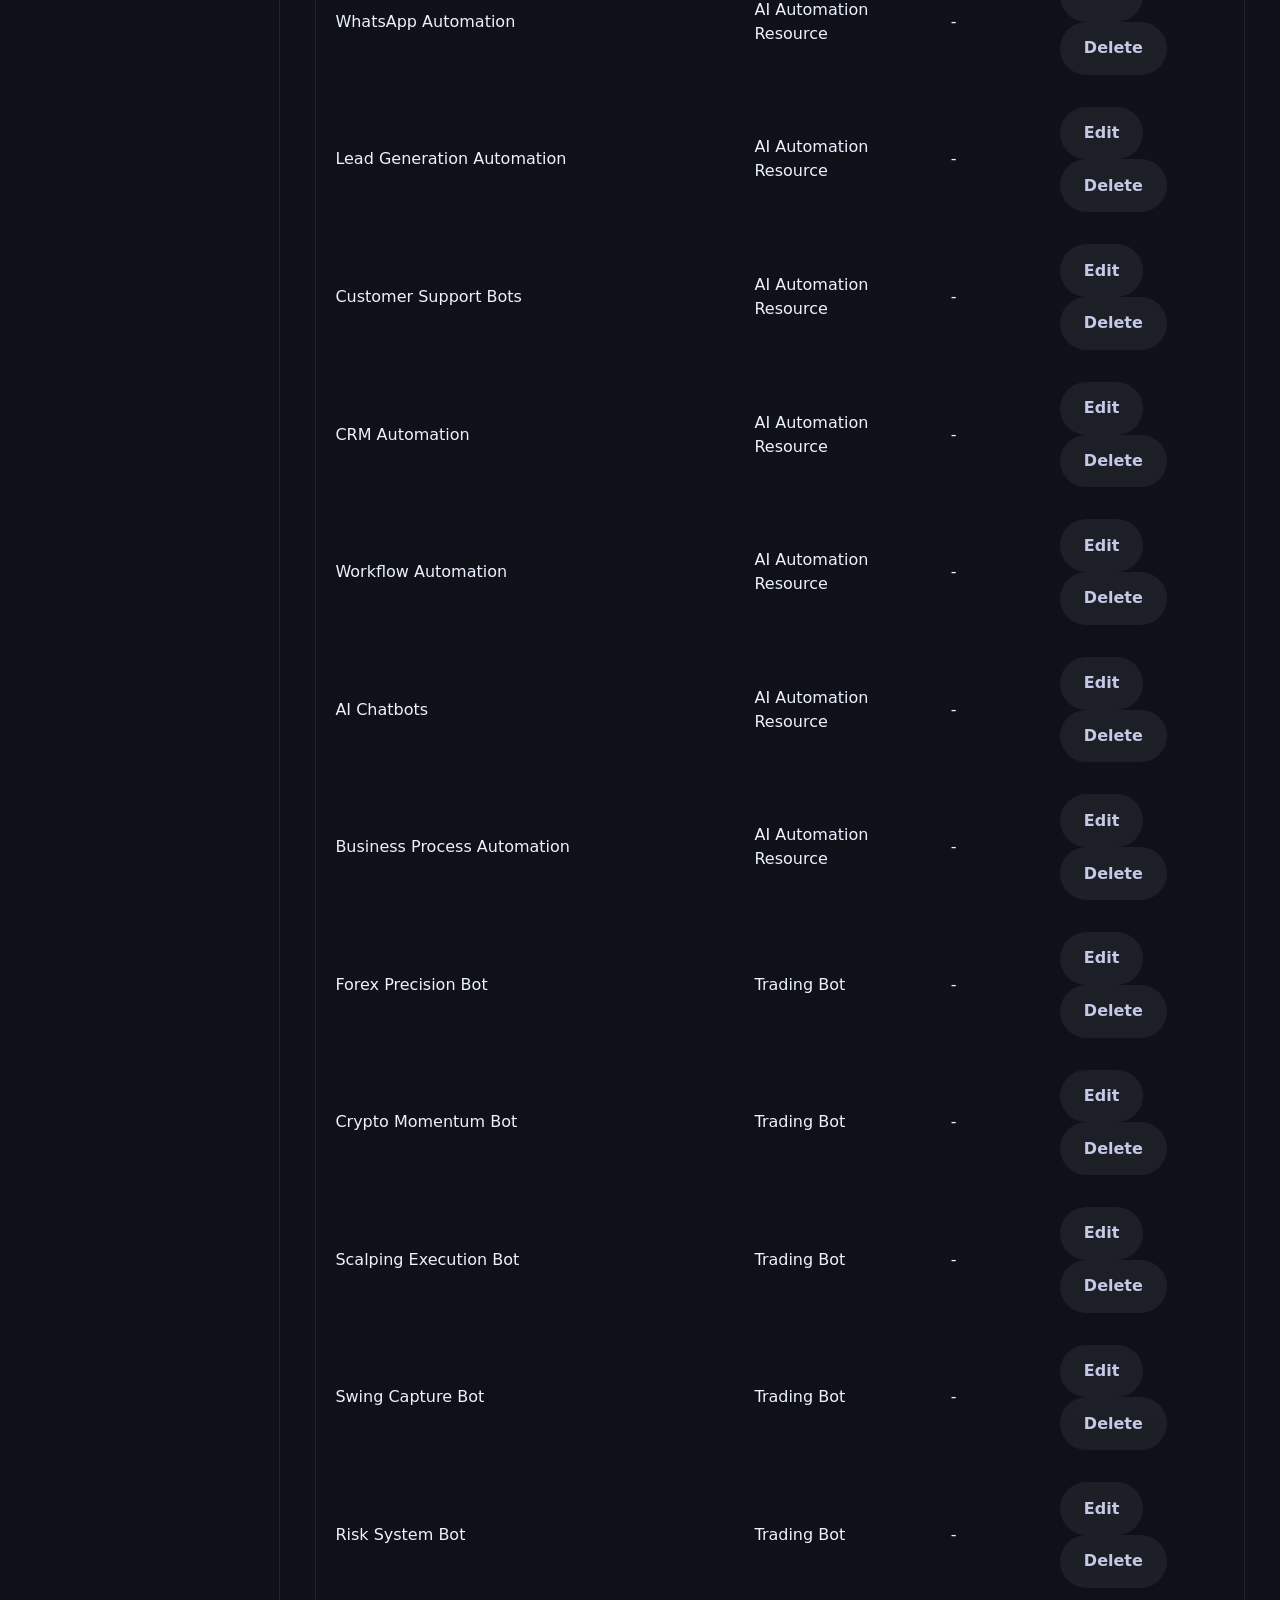
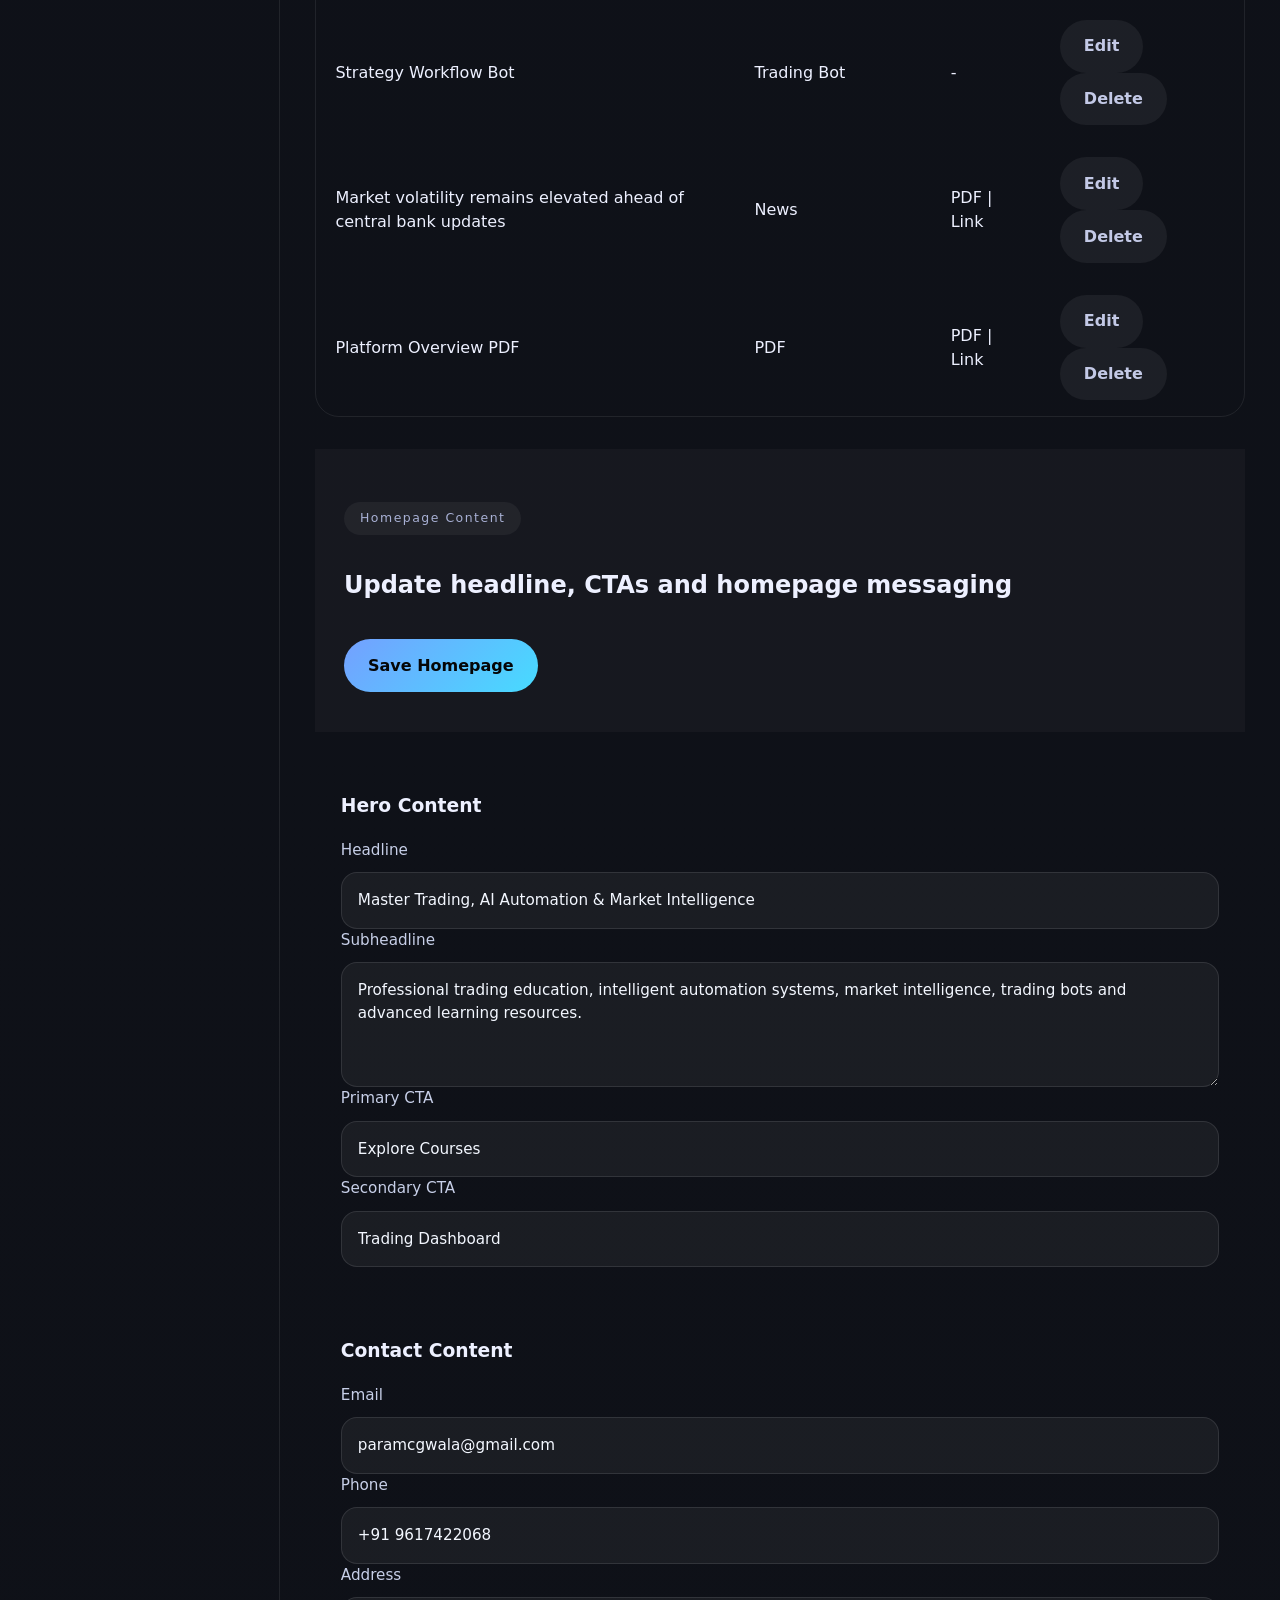
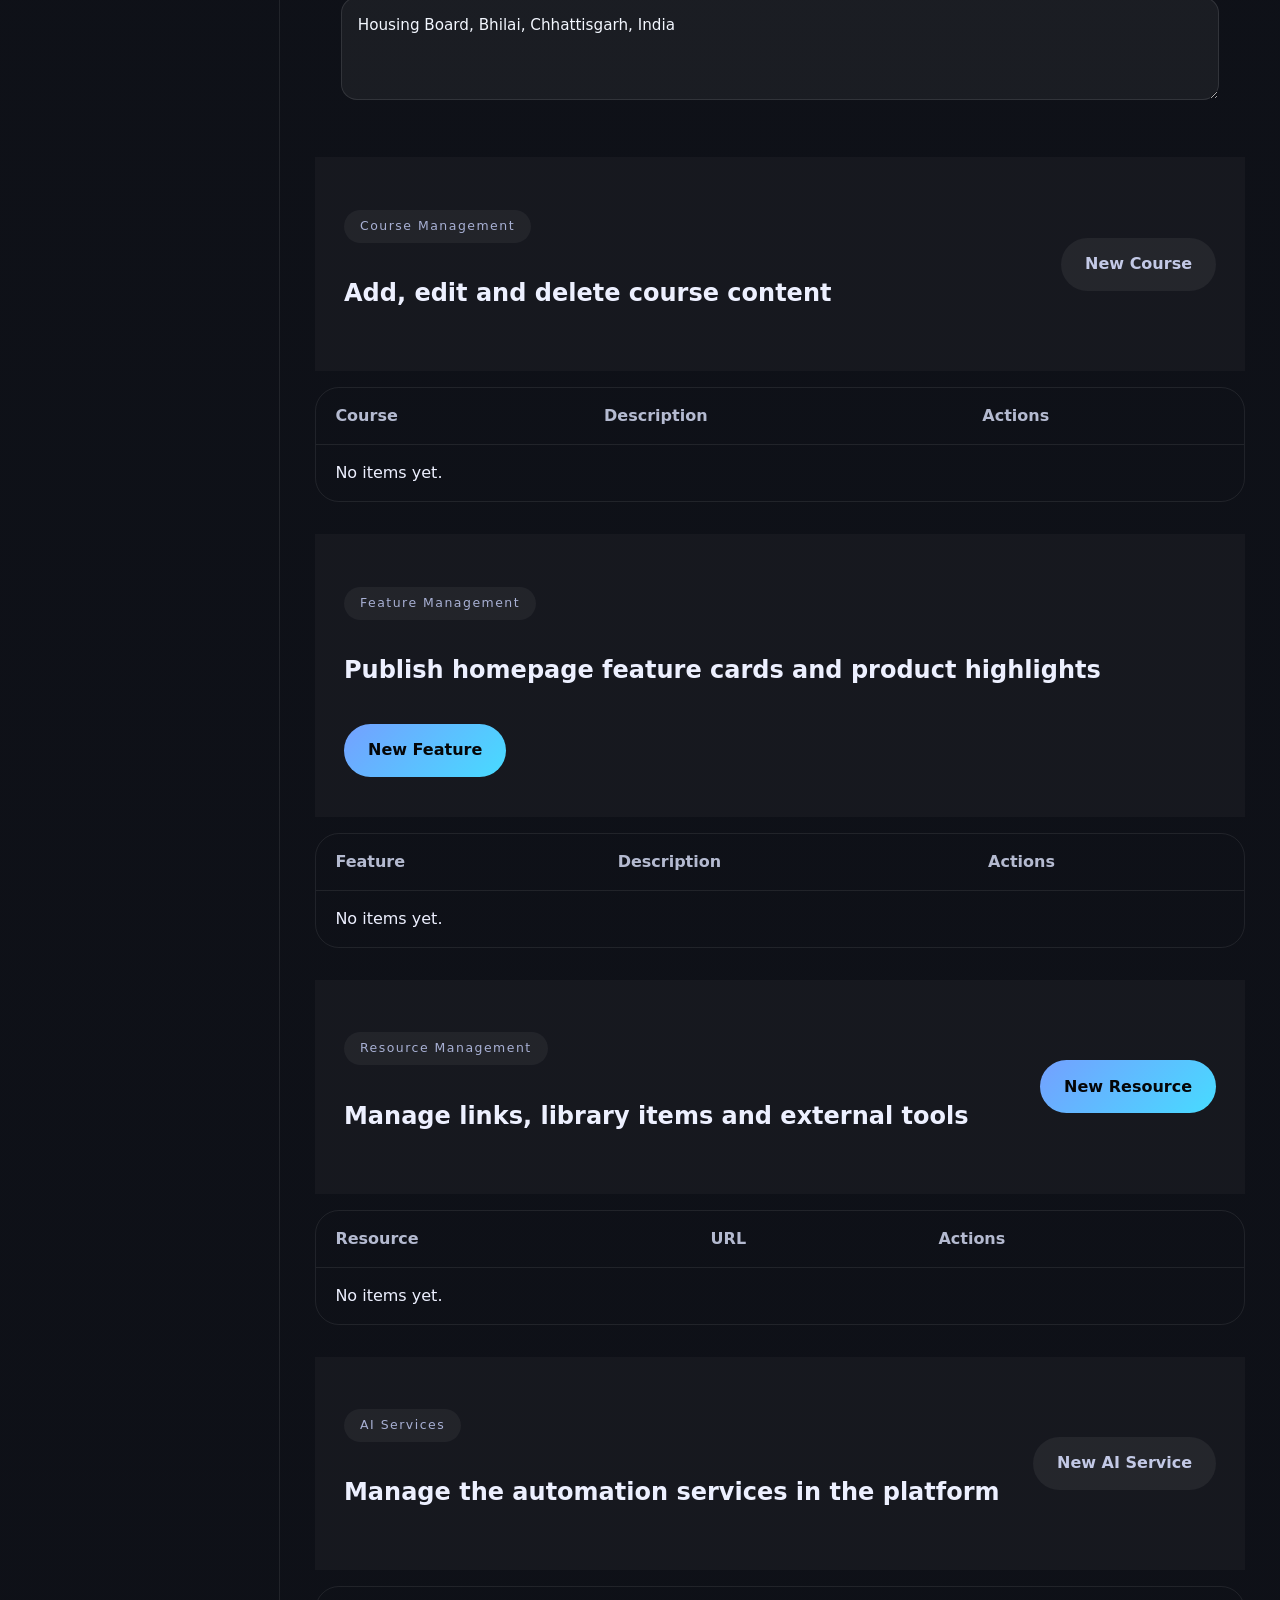
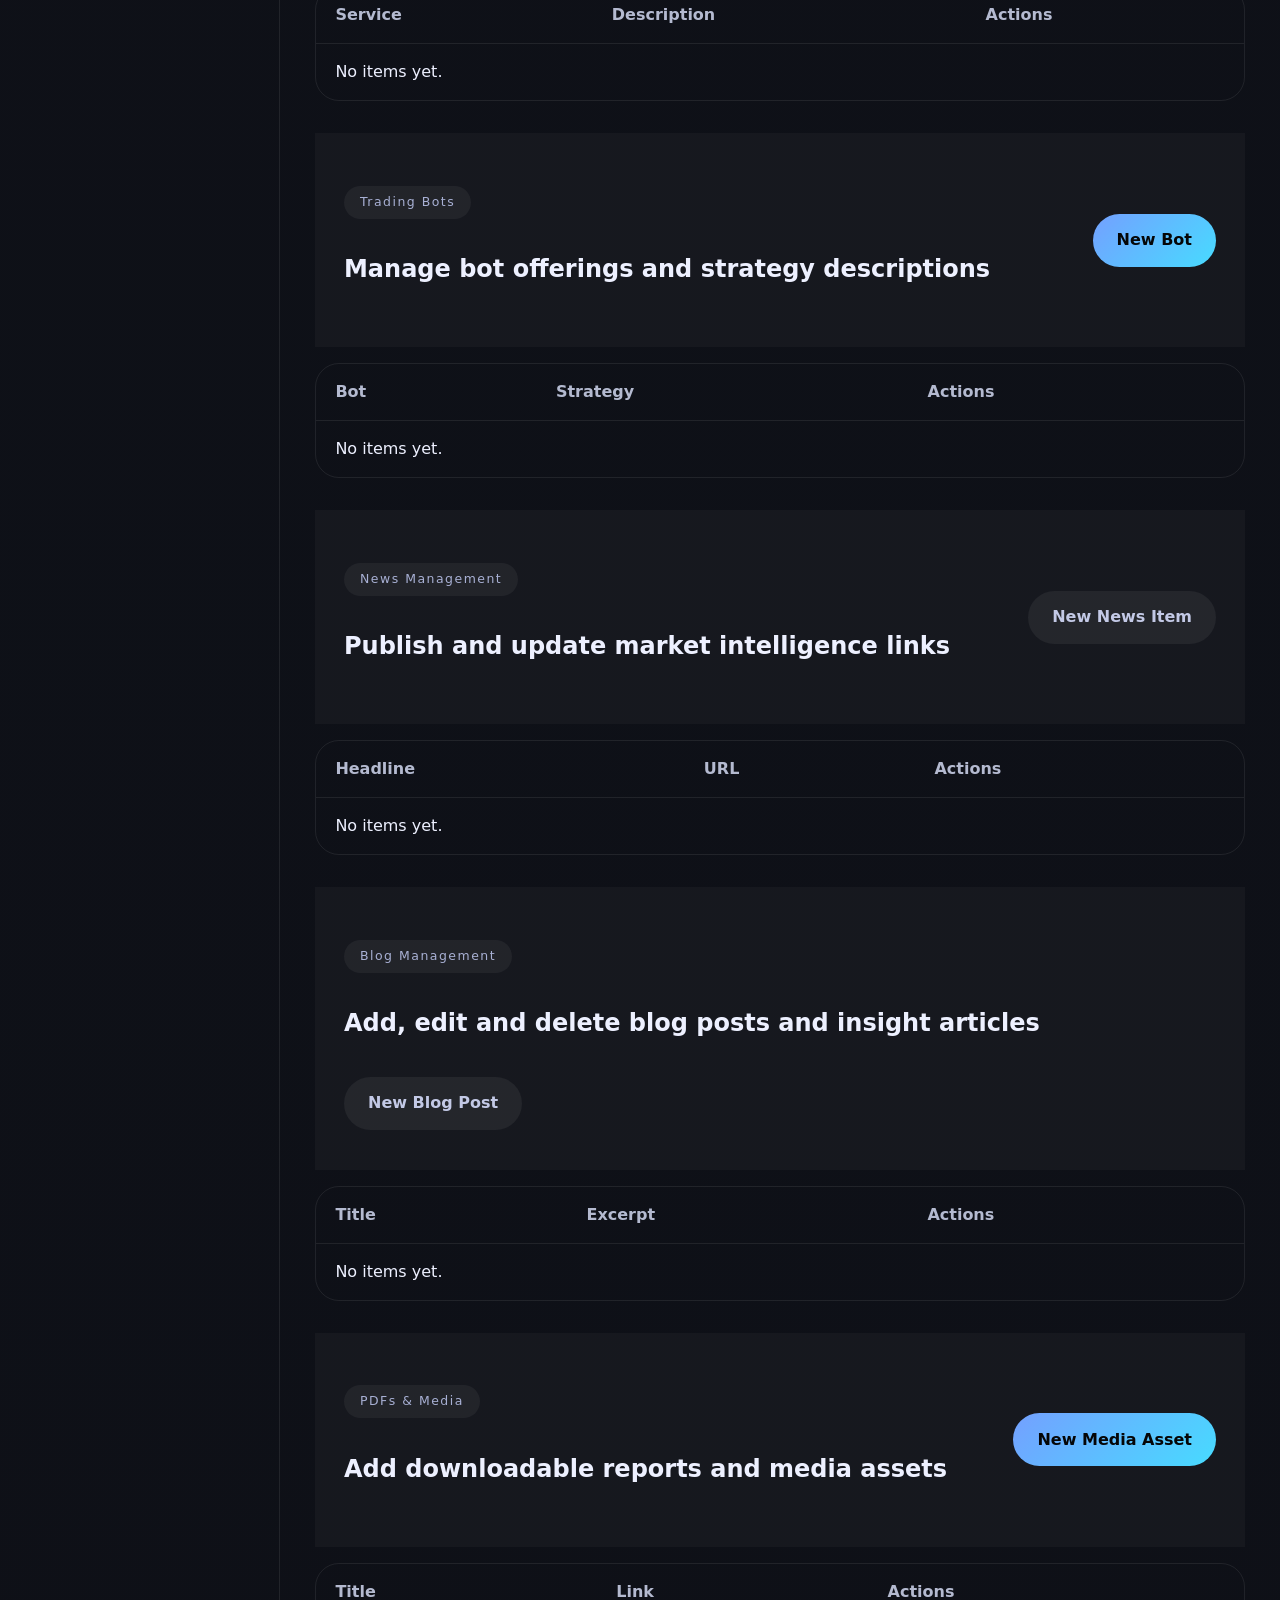
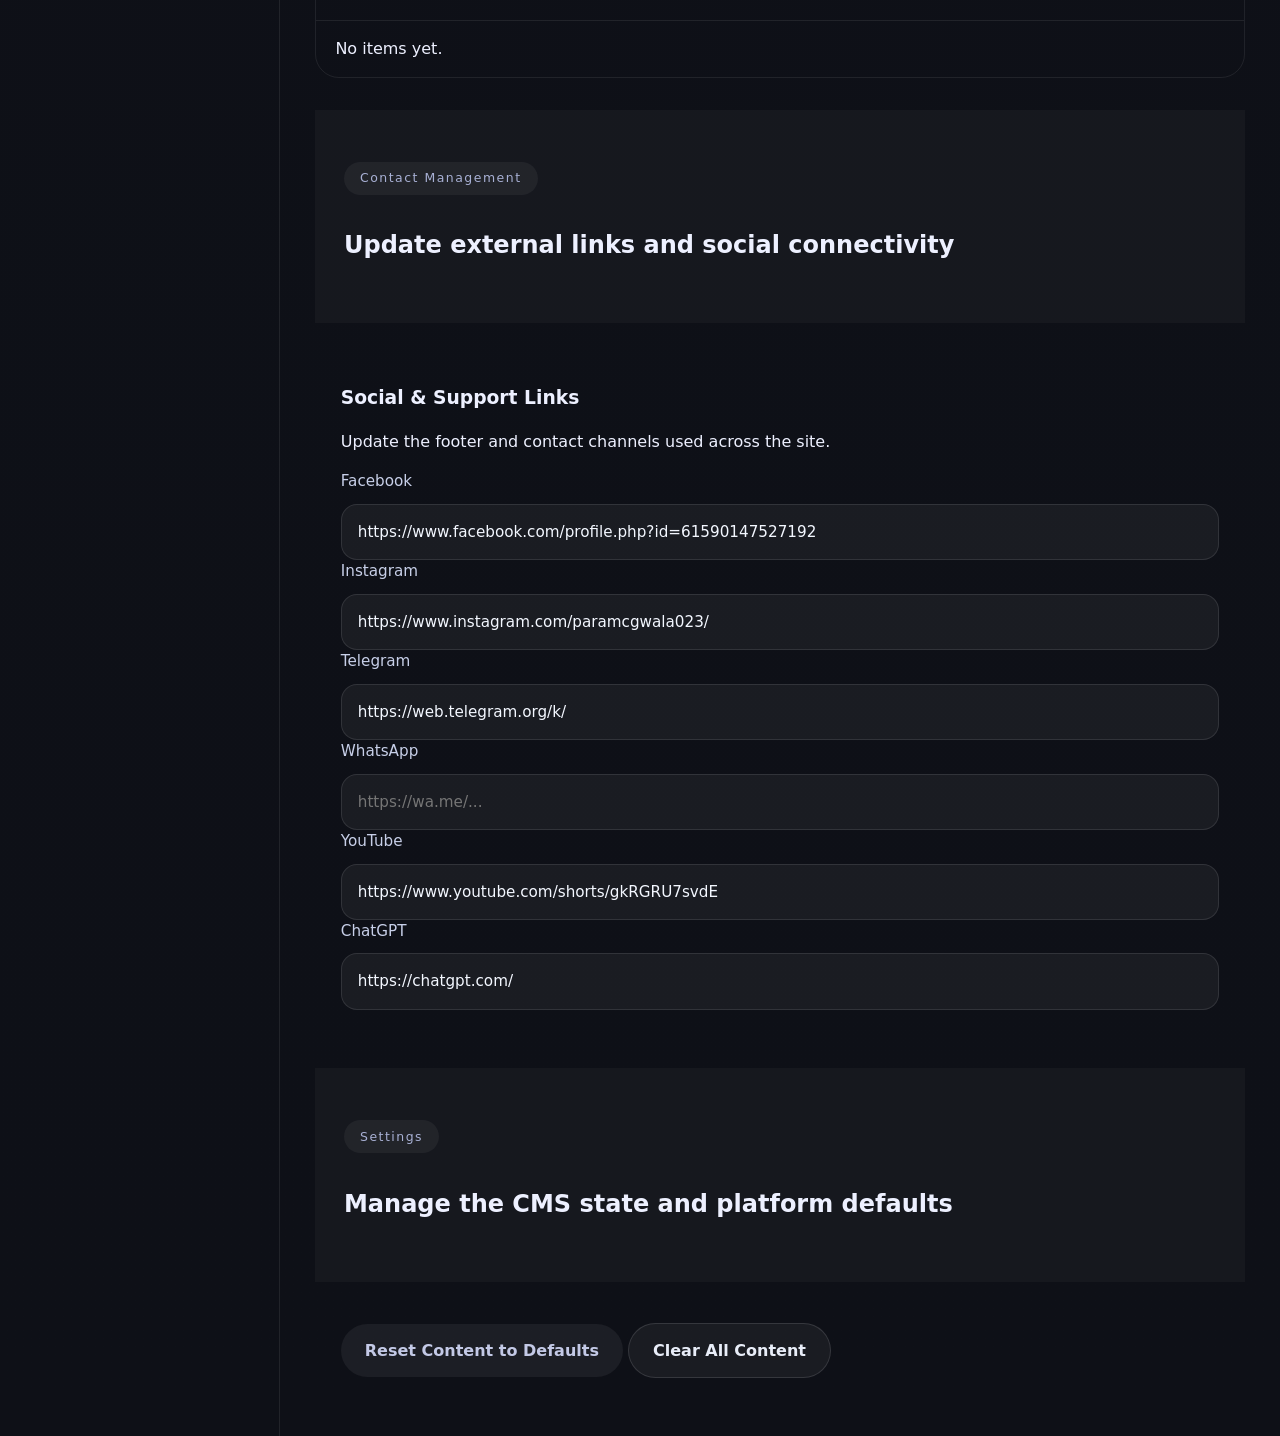
==== commit 5a567b5e: "Updated website content and design" ====
--- a/admin.html
+++ b/admin.html
@@ -42,6 +42,7 @@
           <h1>Manage platform content and operational assets</h1>
           <p id="admin-welcome" class="dashboard-intro">Welcome to the admin workspace.</p>
         </div>
+        <button class="theme-toggle" id="theme-toggle" aria-label="Toggle dark/light mode">☀️</button>
       </header>
 
       <section class="dashboard-cards" id="analytics">
@@ -67,6 +68,17 @@
         </article>
       </section>
 
+      <div class="export-backup-section">
+        <button id="export-data-button" type="button" class="button" aria-label="Export all admin data as JSON file">📥 Export Data</button>
+        <button id="import-data-button" type="button" class="button" aria-label="Import previously exported admin data">📤 Import Data</button>
+        <input id="import-file-input" type="file" accept=".json" style="display: none;" />
+      </div>
+
+      <div class="admin-search-box">
+        <input id="admin-search-input" type="text" placeholder="Search content by title or category..." aria-label="Search admin content" />
+        <button id="admin-search-button" type="button" aria-label="Perform search">🔍 Search</button>
+      </div>
+
       <section class="dashboard-block" id="manage-content">
         <div class="section-panel inline-panel">
           <div>
@@ -81,6 +93,7 @@
         </div>
         <div id="admin-category-actions" class="category-actions hidden">
           <button type="button" data-target="#courses">Courses</button>
+          <button type="button" data-target="#features">Features</button>
           <button type="button" data-target="#pdfs">PDFs</button>
           <button type="button" data-target="#news">News</button>
           <button type="button" data-target="#resources">Resources</button>
@@ -140,6 +153,24 @@
               <tr><th>Course</th><th>Description</th><th>Actions</th></tr>
             </thead>
             <tbody id="course-list"></tbody>
+          </table>
+        </div>
+      </section>
+
+      <section class="dashboard-block" id="features">
+        <div class="section-panel inline-panel">
+          <div>
+            <p class="eyebrow">Feature Management</p>
+            <h2>Publish homepage feature cards and product highlights</h2>
+          </div>
+          <button id="add-feature-button" type="button" class="button button-primary">New Feature</button>
+        </div>
+        <div class="table-card">
+          <table>
+            <thead>
+              <tr><th>Feature</th><th>Description</th><th>Actions</th></tr>
+            </thead>
+            <tbody id="feature-list"></tbody>
           </table>
         </div>
       </section>
--- a/styles.css
+++ b/styles.css
@@ -6,7 +6,25 @@
   line-height: 1.5;
   color: #edf0ff;
   background: #06080f;
-}
+  --bg-primary: #06080f;
+  --bg-secondary: #0a0d14;
+  --text-primary: #edf0ff;
+  --text-secondary: #b5bacf;
+  --border-color: rgba(255, 255, 255, 0.06);
+  --accent-primary: #6b79ff;
+  --accent-secondary: #3ed9ff;
+}
+body.light-mode {
+  --bg-primary: #ffffff;
+  --bg-secondary: #f5f5f7;
+  --text-primary: #1a1a1a;
+  --text-secondary: #666666;
+  --border-color: rgba(0, 0, 0, 0.1);
+  color: var(--text-primary);
+  background: var(--bg-primary);
+}
+body.light-mode a { color: inherit; }
+body.light-mode input, body.light-mode textarea { background: var(--bg-secondary); color: var(--text-primary); border-color: var(--border-color); }
 * {
   box-sizing: border-box;
 }
@@ -33,7 +51,40 @@
   align-items: center;
   gap: 1rem;
   padding: 1.4rem 1.8rem;
-}
+  position: relative;
+}
+.hamburger-menu {
+  display: none;
+  flex-direction: column;
+  gap: 6px;
+  background: none;
+  border: none;
+  cursor: pointer;
+  padding: 0.5rem;
+  z-index: 40;
+}
+.hamburger-menu span {
+  width: 24px;
+  height: 2px;
+  background: var(--text-primary);
+  transition: all 0.3s ease;
+  display: block;
+}
+.hamburger-menu.active span:nth-child(1) { transform: rotate(45deg) translate(10px, 10px); }
+.hamburger-menu.active span:nth-child(2) { opacity: 0; }
+.hamburger-menu.active span:nth-child(3) { transform: rotate(-45deg) translate(8px, -8px); }
+.theme-toggle {
+  background: none;
+  border: 1px solid var(--border-color);
+  color: var(--text-primary);
+  padding: 0.6rem 1rem;
+  border-radius: 999px;
+  cursor: pointer;
+  transition: all 0.2s ease;
+  font-weight: 600;
+  font-size: 0.85rem;
+}
+.theme-toggle:hover { background: rgba(255, 255, 255, 0.08); }
 .brand {
   display: flex;
   align-items: center;
@@ -53,6 +104,19 @@
   flex-wrap: wrap;
   gap: 1rem;
   align-items: center;
+  transition: all 0.3s ease;
+}
+.mobile-nav-open .nav-links {
+  position: absolute;
+  top: 100%;
+  left: 0;
+  right: 0;
+  flex-direction: column;
+  background: var(--bg-secondary);
+  border-bottom: 1px solid var(--border-color);
+  padding: 1rem;
+  gap: 0.5rem;
+  z-index: 35;
 }
 .nav-links a { color: #d8dff8; transition: color 0.2s ease; }
 .nav-links a:hover, .nav-links a.active { color: #fff; }
@@ -172,7 +236,18 @@
 .metric-card span, .metric-card p { color: #a7aecd; }
 .metric-card strong { display: block; margin: 0.9rem 0; font-size: 2rem; }
 .dashboard-block { margin-top: 2rem; }
-.inline-panel { display: flex; justify-content: space-between; align-items: center; gap: 1rem; margin-bottom: 1rem; }
+.inline-panel { display: flex; justify-content: space-between; align-items: center; gap: 1rem; margin-bottom: 1rem; flex-wrap: wrap; }
+.manage-actions { display: flex; gap: 1rem; flex-wrap: wrap; }
+.category-actions { display: flex; flex-wrap: wrap; gap: 0.8rem; margin-bottom: 1.5rem; }
+.category-actions button { padding: 0.7rem 1.2rem; font-size: 0.9rem; }
+.admin-search-box { display: flex; gap: 0.8rem; margin: 1.5rem 0; padding: 1.2rem 1.8rem; background: rgba(255, 255, 255, 0.03); border-radius: 18px; border: 1px solid rgba(255,255,255,0.08); }
+.admin-search-box input { flex: 1; background: transparent; border: none; color: var(--text-primary); outline: none; }
+.admin-search-box input::placeholder { color: #666; }
+.admin-search-box button { padding: 0.7rem 1.2rem; background: rgba(100, 150, 255, 0.2); border: 1px solid rgba(100, 150, 255, 0.4); border-radius: 12px; color: #74a0ff; cursor: pointer; font-weight: 600; transition: all 0.2s ease; }
+.admin-search-box button:hover { background: rgba(100, 150, 255, 0.3); }
+.export-backup-section { display: flex; gap: 0.8rem; padding: 1.2rem 1.8rem; background: rgba(111, 245, 173, 0.08); border: 1px solid rgba(111, 245, 173, 0.2); border-radius: 18px; margin: 1.5rem 0; flex-wrap: wrap; }
+.export-backup-section button { padding: 0.7rem 1.2rem; background: rgba(111, 245, 173, 0.2); border: 1px solid rgba(111, 245, 173, 0.4); border-radius: 12px; color: #6ff5ad; cursor: pointer; font-weight: 600; transition: all 0.2s ease; }
+.export-backup-section button:hover { background: rgba(111, 245, 173, 0.3); }
 .table-card { overflow-x: auto; border-radius: 24px; border: 1px solid rgba(255,255,255,0.08); }
 table { width: 100%; border-collapse: collapse; }
 th, td { padding: 1rem 1.2rem; text-align: left; }
@@ -264,6 +339,13 @@
 @media (max-width: 1100px) {
   .hero, .contact-panel .contact-grid, .dashboard-shell, .auth-panel, .dashboard-grid { grid-template-columns: 1fr; }
   .dashboard-sidebar { position: relative; min-height: auto; border-right: none; }
+  .hamburger-menu { display: flex; }
+  .nav-links { display: none; }
+  .mobile-nav-open .nav-links { display: flex; }
+  .hero-panel { order: -1; }
+  .hero { padding: 1.75rem 1rem 1rem; }
+  .topbar { flex-wrap: wrap; }
+  .nav-links { justify-content: center; }
 }
 @media (max-width: 860px) {
   .topbar, .auth-header, .dashboard-header, .site-shell, .auth-panel, .dashboard-main { padding-left: 1rem; padding-right: 1rem; }
@@ -271,6 +353,10 @@
   .hero-panel, .auth-card, .auth-info, .dashboard-main { padding: 1.4rem; }
   .hero-actions, .hero-links { flex-direction: column; }
   .nav-links { justify-content: flex-start; }
+  .footer-links, .social-icons { justify-content: flex-start; }
+  .hamburger-menu { display: flex; }
+  .nav-links { display: none; }
+  .mobile-nav-open .nav-links { position: absolute; top: 100%; left: 0; right: 0; display: flex; flex-direction: column; background: rgba(6, 8, 15, 0.95); border-bottom: 1px solid rgba(255,255,255,0.08); padding: 1rem; gap: 0.5rem; z-index: 35; }
 }
 @media (max-width: 620px) {
   .topbar, .auth-header, .dashboard-header { flex-direction: column; align-items: stretch; }
@@ -279,4 +365,7 @@
   .float-contact { left: 0.75rem; right: 0.75rem; }
   .map-card iframe { min-height: 240px; }
   .footer-links { justify-content: flex-start; }
-}
+  .footer-links a { width: auto; }
+  .admin-search-box { flex-direction: column; }
+  .export-backup-section { flex-direction: column; }
+}
